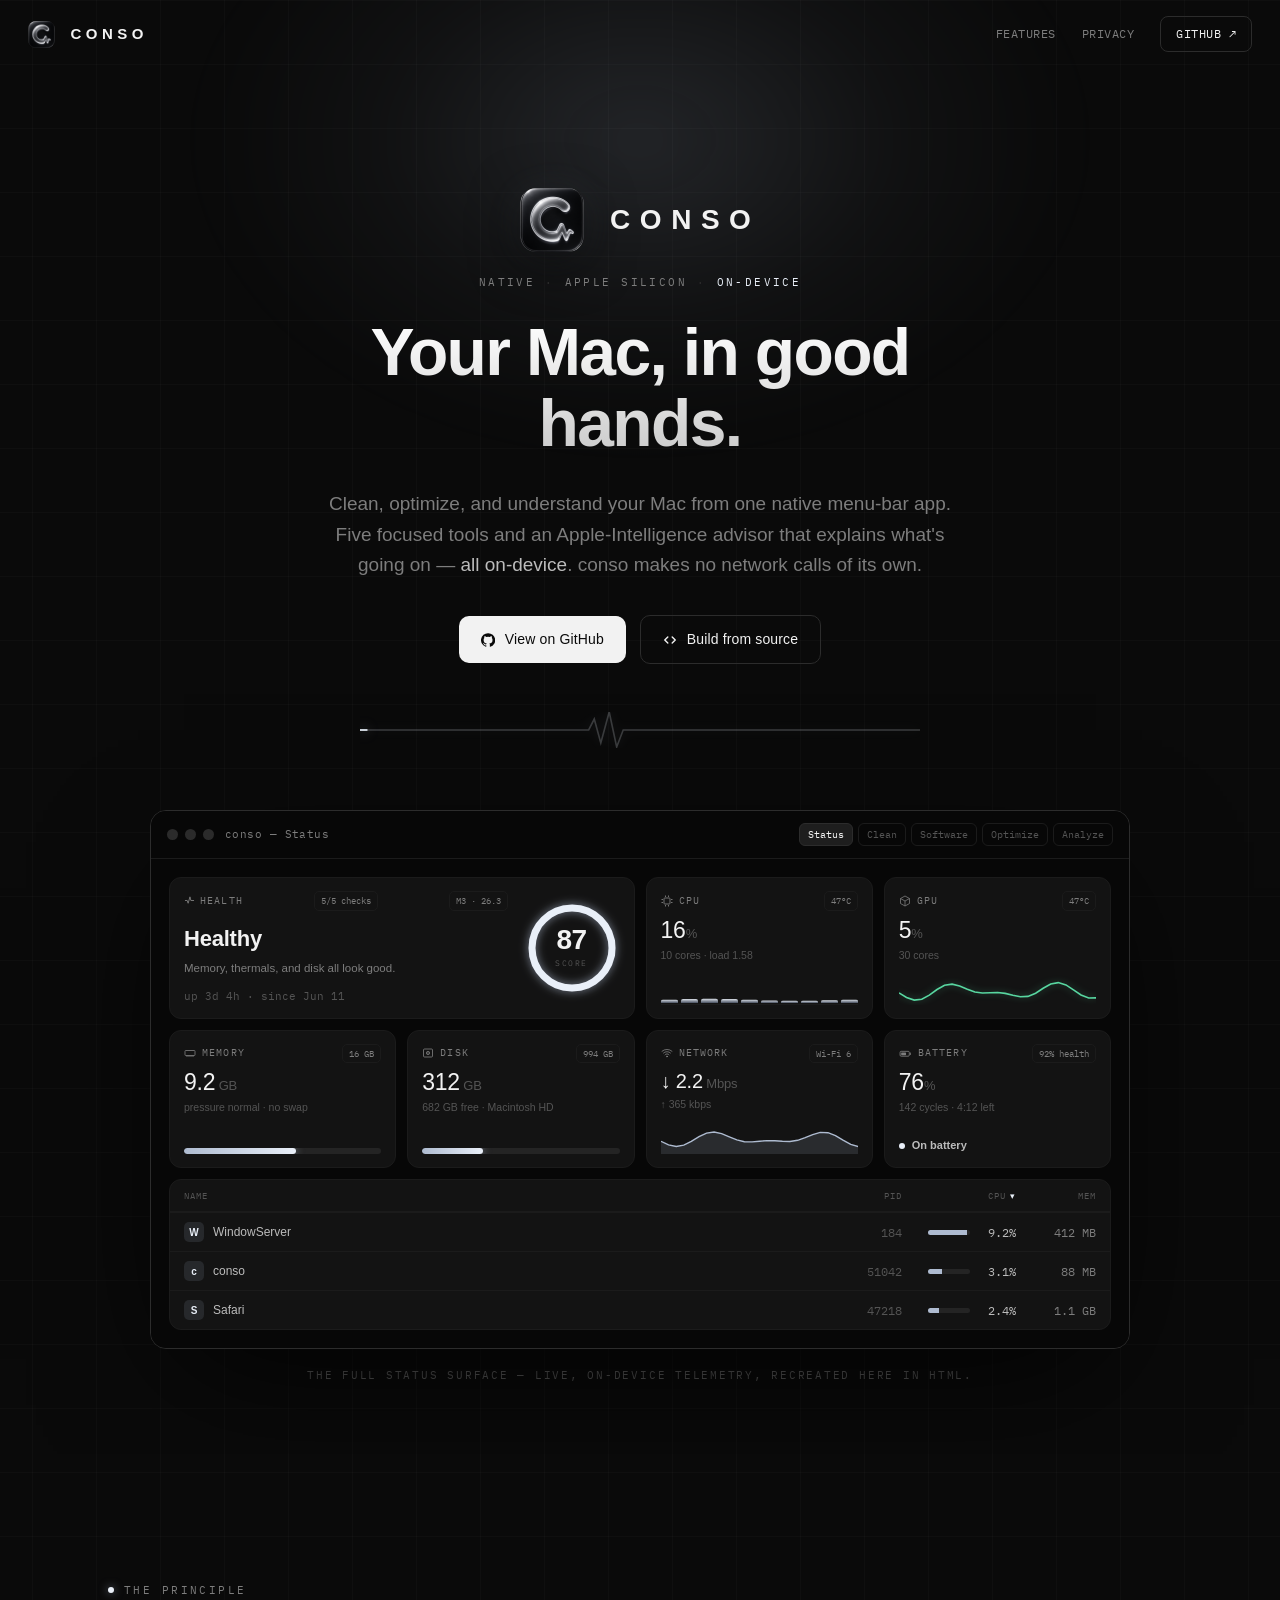
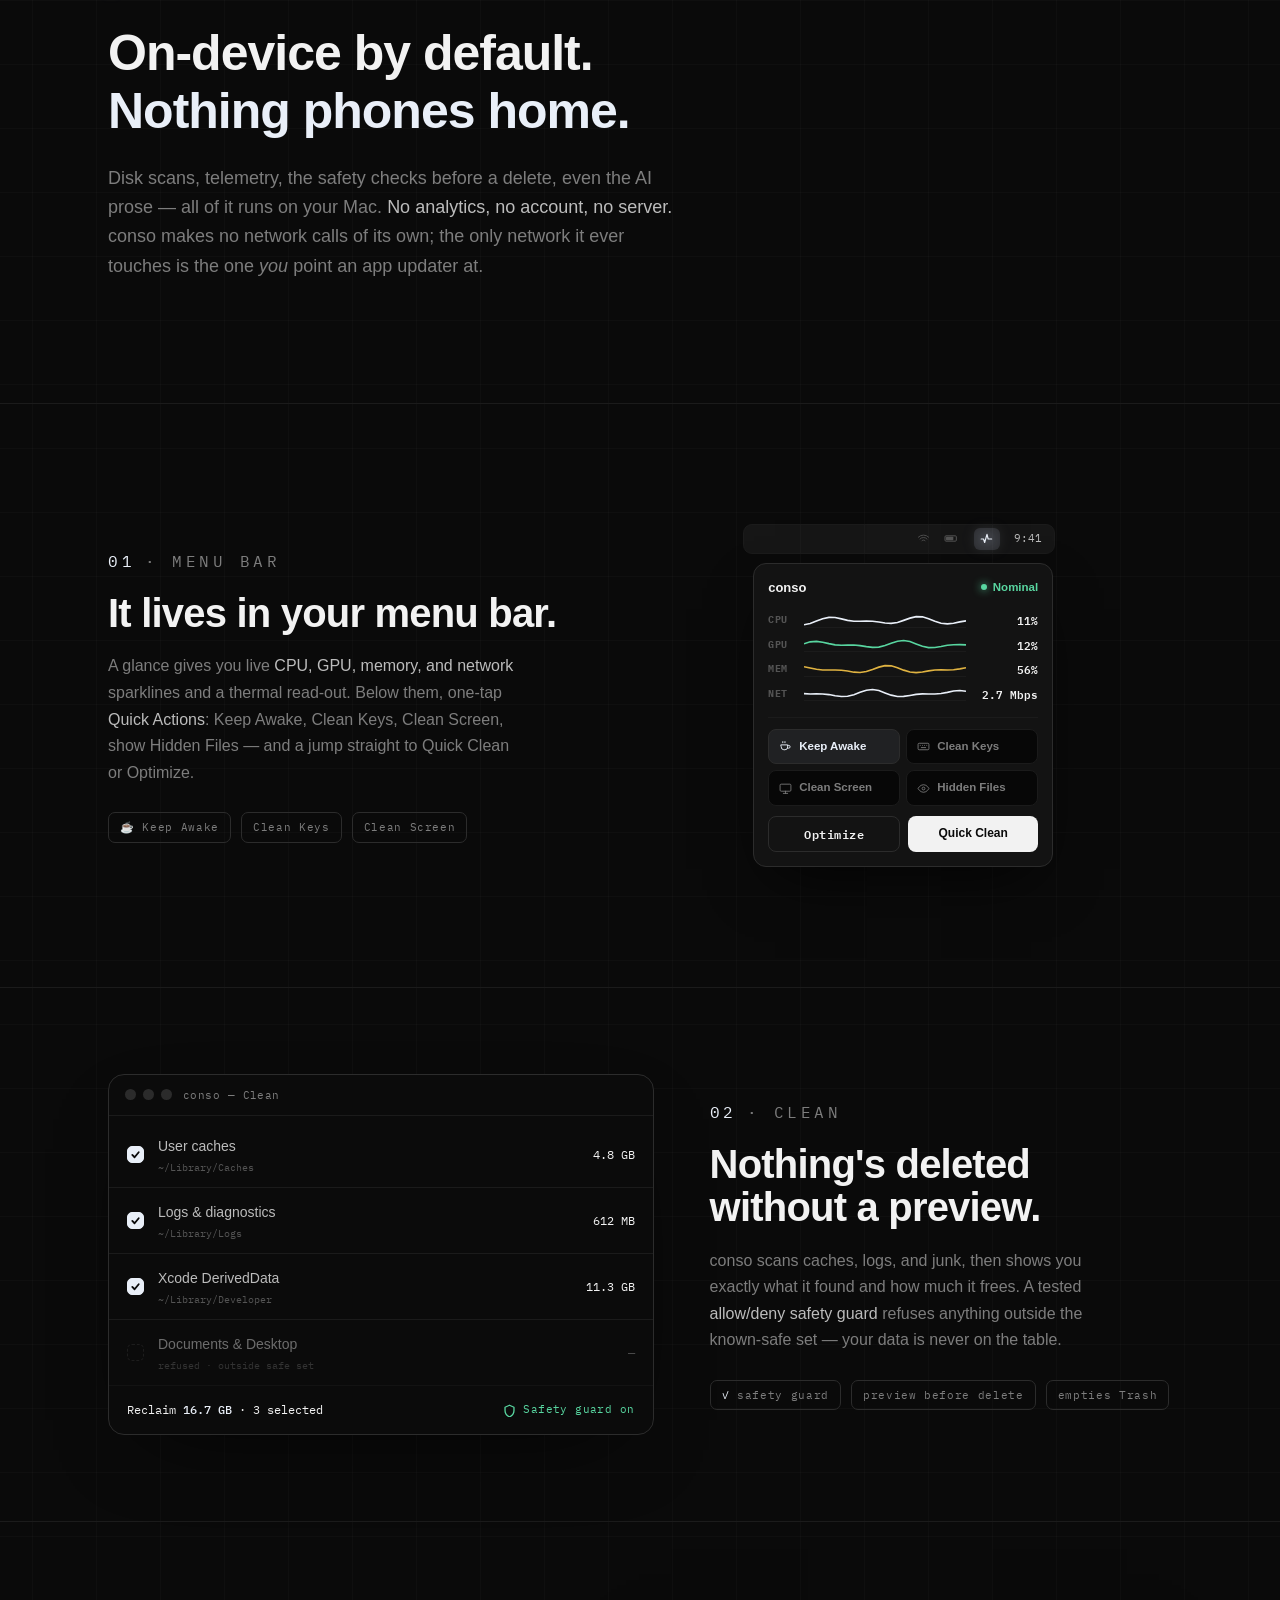
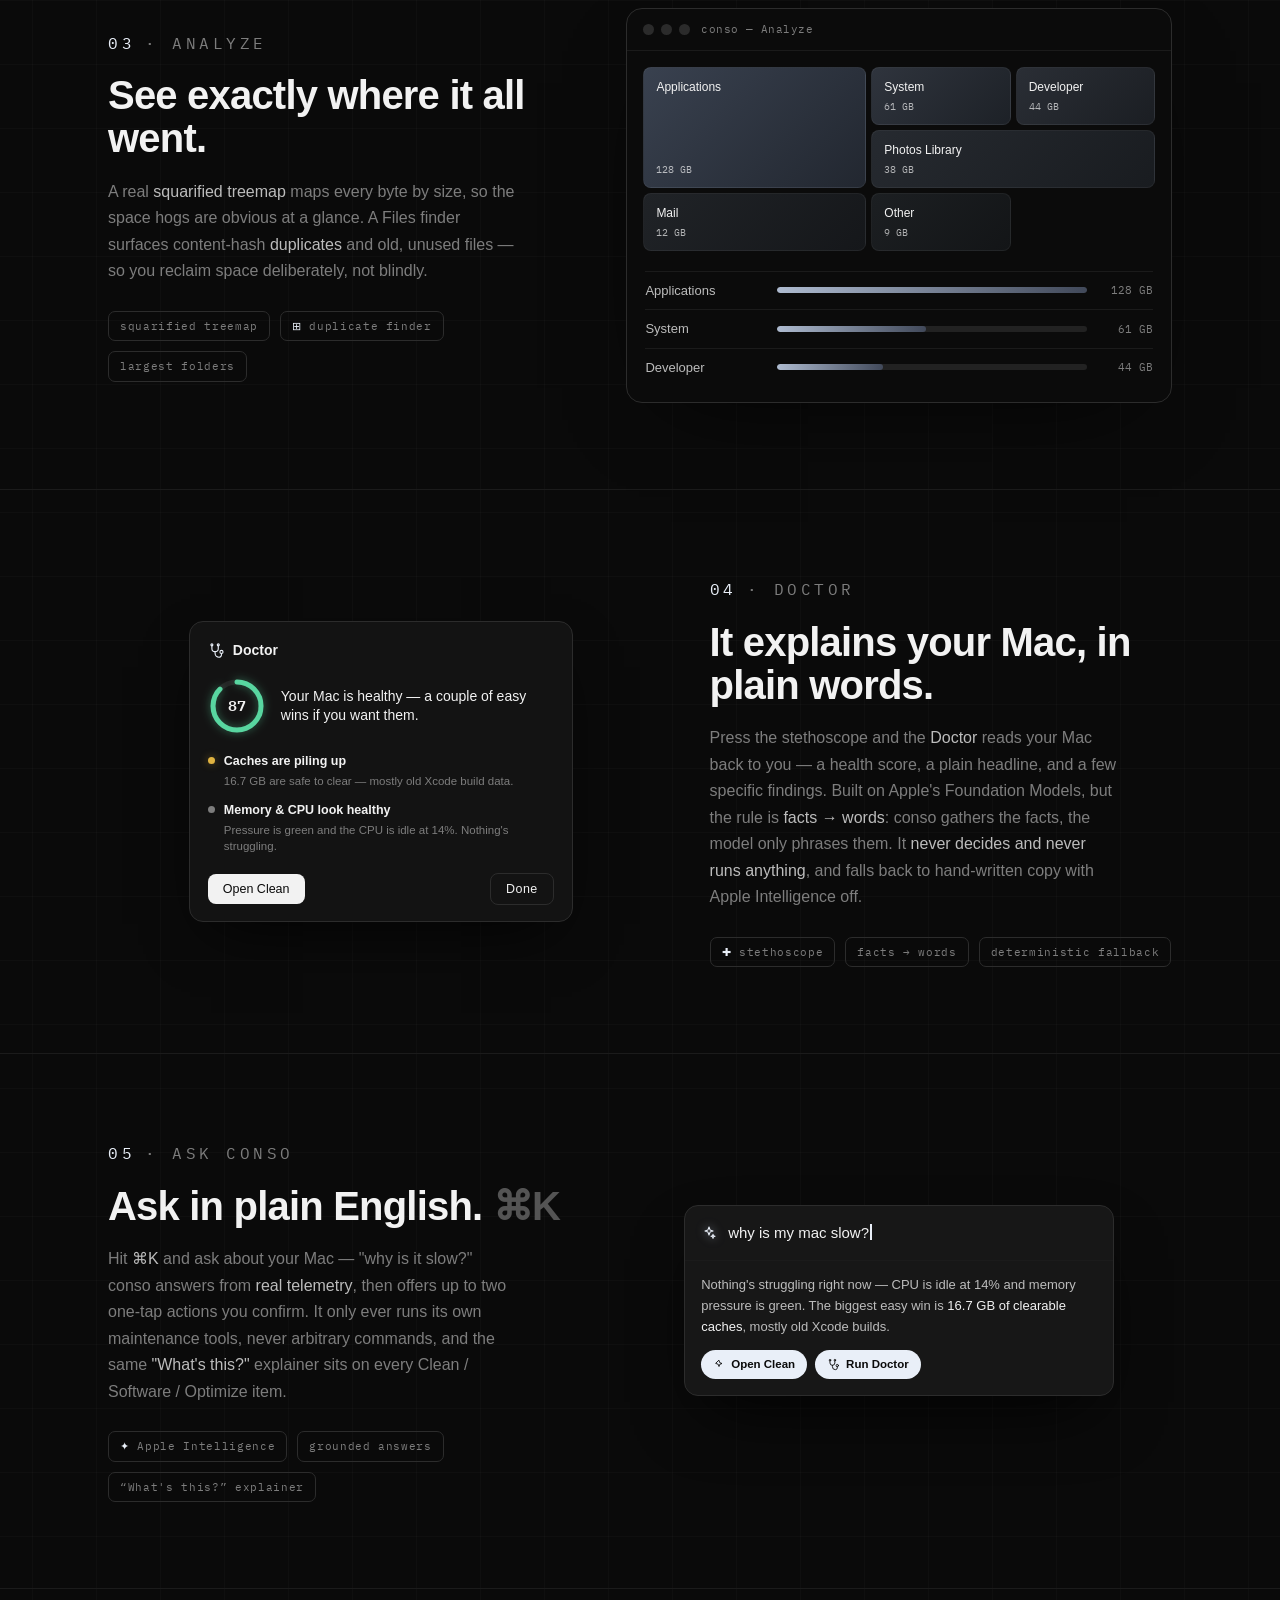
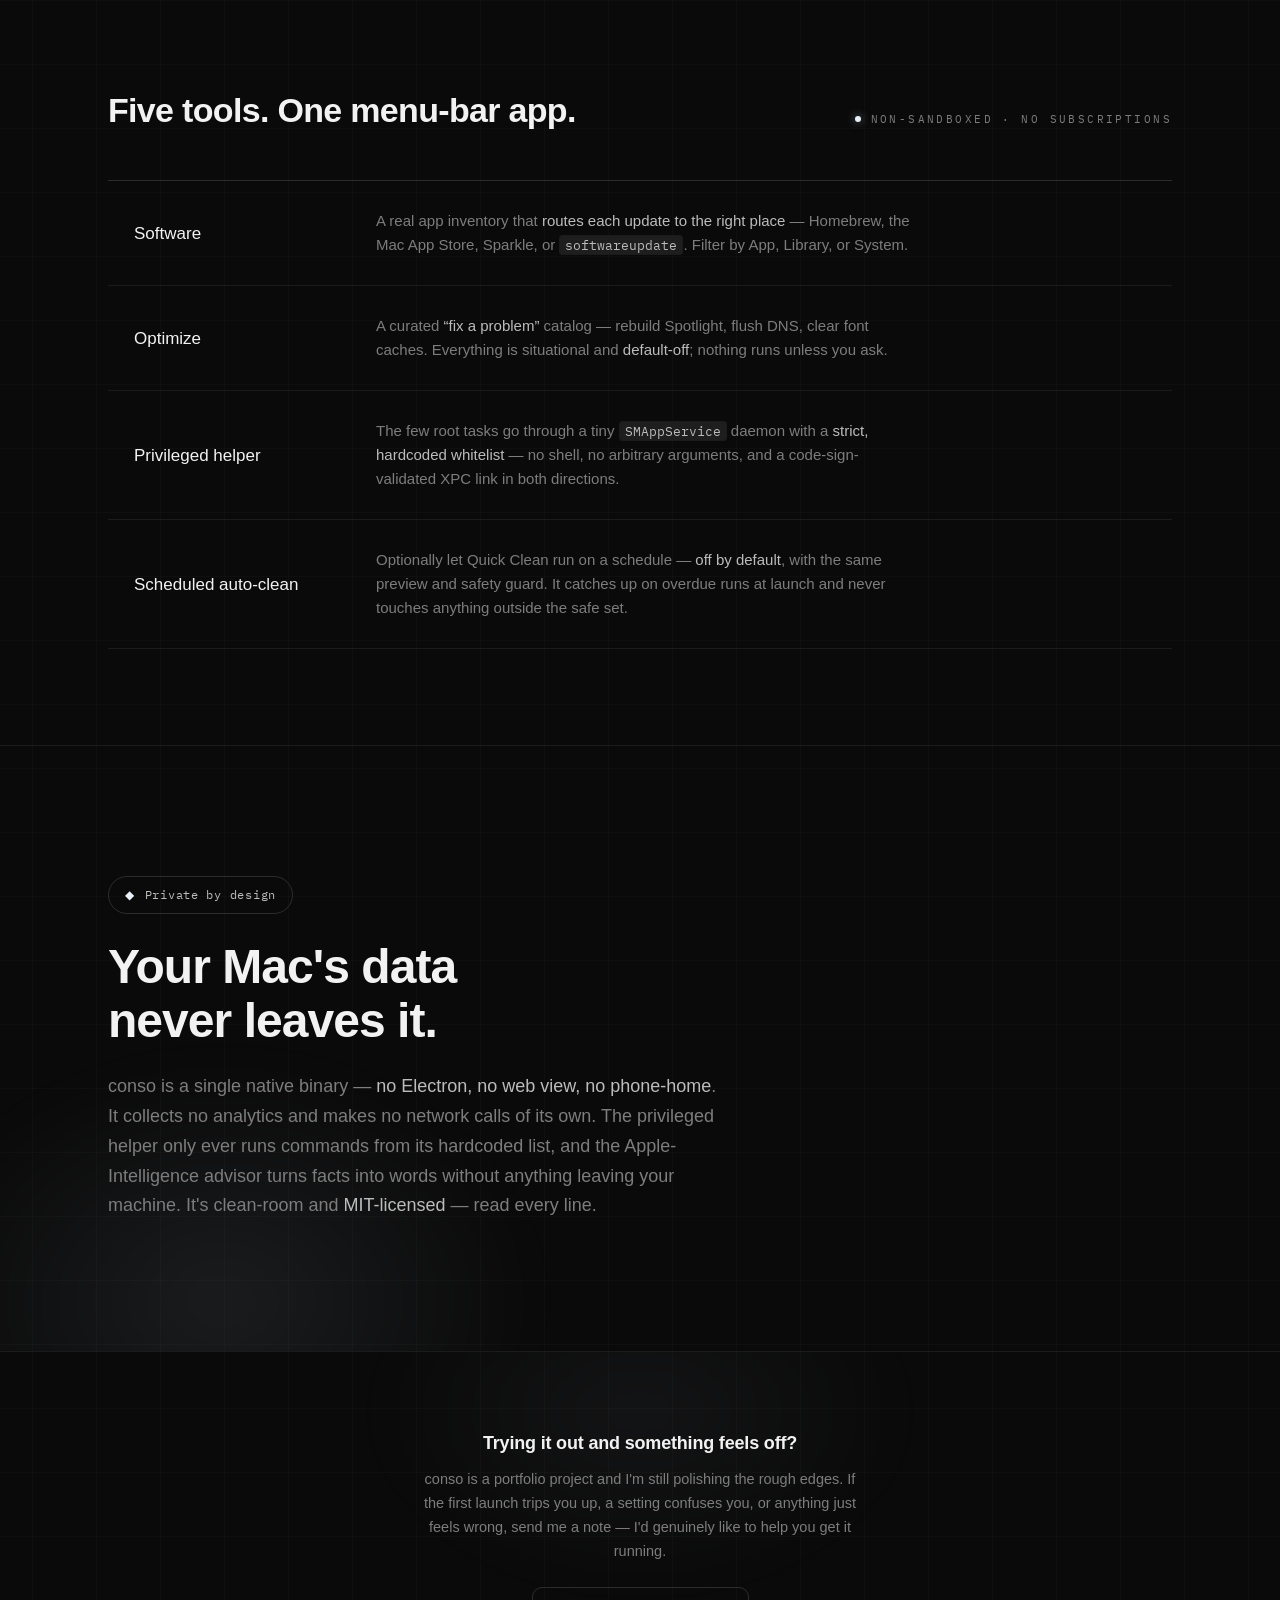
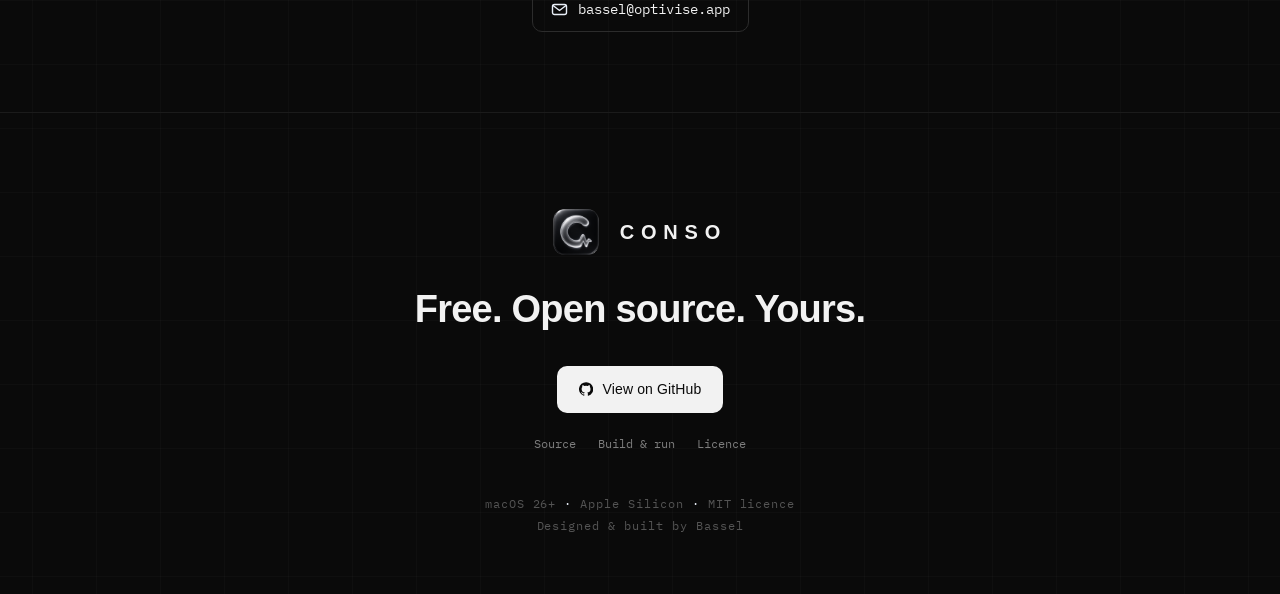
==== landing/index.html @ d7cd72cb "conso: initial public release A native macOS maintenance app for Apple Silicon — Status, Clean, Soft" ====
<!DOCTYPE html>
<html lang="en-GB">
<head>
<meta charset="UTF-8" />
<meta name="viewport" content="width=device-width, initial-scale=1.0" />
<title>conso, a native macOS maintenance app</title>
<meta name="description" content="Clean, optimize, and analyze your Mac from one native menu-bar app. Five tools plus an on-device Apple Intelligence advisor. Everything runs on-device; conso makes no network calls of its own." />
<meta property="og:title" content="conso, a native macOS maintenance app" />
<meta property="og:description" content="Status, Clean, Software, Optimize, Analyze — one native Mac app, with an on-device advisor that explains your Mac instead of nagging it. Nothing leaves your machine." />
<meta property="og:image" content="assets/logo.png" />
<meta property="og:type" content="website" />
<link rel="icon" href="assets/logo.png" />
<link rel="preconnect" href="https://fonts.googleapis.com" />
<link rel="preconnect" href="https://fonts.gstatic.com" crossorigin />
<link href="https://fonts.googleapis.com/css2?family=IBM+Plex+Mono:wght@400;500;600&display=swap" rel="stylesheet" />
<style>
  :root {
    --bg:        #0a0a0a;
    --bg-deep:   #070707;
    --card:      #131313;
    --card-2:    #171717;
    --hover:     #1e1e1e;
    --line:      #2c2c2c;
    --line-soft: #1b1b1b;
    --fg:        #f2f2f2;
    --fg-dim:    #bcbcbc;
    --muted:     #7d7d7d;
    --muted-2:   #545454;
    /* chrome accent — the icon's cool-white glow, never a hot colour */
    --chrome:    #e9eff8;
    --chrome-d:  #aebbd0;
    --glow:      rgba(206,221,247,0.55);
    --good:      #58d6a0;
    --warm:      #e0b341;
    --sans: -apple-system, BlinkMacSystemFont, "SF Pro Display", "SF Pro Text", "Helvetica Neue", Helvetica, Arial, sans-serif;
    --mono: "IBM Plex Mono", ui-monospace, "SF Mono", Menlo, monospace;
    --maxw: 1120px;
  }

  * { box-sizing: border-box; margin: 0; padding: 0; }
  html { scroll-behavior: smooth; -webkit-font-smoothing: antialiased; text-rendering: optimizeLegibility; }
  body {
    background: var(--bg);
    color: var(--fg);
    font-family: var(--sans);
    line-height: 1.5;
    overflow-x: hidden;
    background-image:
      linear-gradient(to right, rgba(255,255,255,0.020) 1px, transparent 1px),
      linear-gradient(to bottom, rgba(255,255,255,0.020) 1px, transparent 1px);
    background-size: 64px 64px;
    background-position: center top;
  }
  ::selection { background: rgba(206,221,247,0.20); color: #fff; }
  a { color: inherit; text-decoration: none; }

  .wrap { width: 100%; max-width: var(--maxw); margin: 0 auto; padding: 0 28px; }

  /* ── mono labels ─────────────────────────────────────────── */
  .kicker {
    font-family: var(--mono); font-size: 11px; letter-spacing: 0.22em; text-transform: uppercase;
    color: var(--muted); display: inline-flex; align-items: center; gap: 10px;
  }
  .kicker .idx { color: var(--chrome); }
  .dot { width: 6px; height: 6px; border-radius: 50%; background: var(--chrome); display: inline-block; box-shadow: 0 0 10px var(--glow); flex: none; }

  /* ── nav ─────────────────────────────────────────────────── */
  nav {
    position: fixed; top: 0; left: 0; right: 0; z-index: 100;
    display: flex; align-items: center; justify-content: space-between;
    padding: 16px 28px; border-bottom: 1px solid transparent;
    transition: background .35s ease, border-color .35s ease, backdrop-filter .35s ease;
  }
  nav.scrolled {
    background: rgba(10,10,10,0.72);
    backdrop-filter: saturate(140%) blur(14px); -webkit-backdrop-filter: saturate(140%) blur(14px);
    border-bottom: 1px solid var(--line-soft);
  }
  .brand { display: flex; align-items: center; gap: 11px; }
  .brand img { width: 27px; height: 27px; border-radius: 8px; }
  .brand .word { font-size: 15px; font-weight: 600; letter-spacing: 0.3em; padding-left: 0.3em; }
  .nav-right { display: flex; align-items: center; gap: 26px; }
  .nav-link { font-family: var(--mono); font-size: 12px; letter-spacing: 0.04em; color: var(--muted); transition: color .2s; }
  .nav-link:hover { color: var(--fg); }
  .ghost {
    font-family: var(--mono); font-size: 12px; letter-spacing: 0.04em;
    border: 1px solid var(--line); color: var(--fg); padding: 8px 15px; border-radius: 8px;
    transition: border-color .2s, background .2s;
  }
  .ghost:hover { border-color: var(--muted); background: var(--hover); }

  /* ── hero ────────────────────────────────────────────────── */
  header { position: relative; padding: 188px 0 70px; text-align: center; overflow: hidden; }
  header::before {
    content: ""; position: absolute; top: -180px; left: 50%; transform: translateX(-50%);
    width: 920px; height: 640px;
    background: radial-gradient(ellipse at center, rgba(206,221,247,0.13), rgba(206,221,247,0.035) 40%, transparent 70%);
    filter: blur(22px); pointer-events: none; z-index: 0;
  }
  header .wrap { position: relative; z-index: 1; }

  .hero-mark { display: flex; justify-content: center; align-items: center; gap: 17px; margin-bottom: 22px; }
  .hero-mark img { width: 64px; height: 64px; border-radius: 15px; box-shadow: 0 10px 48px rgba(0,0,0,0.7), 0 0 36px rgba(206,221,247,0.10); }
  .hero-mark .word { font-size: 28px; font-weight: 600; letter-spacing: 0.34em; padding-left: 0.34em; }

  h1 {
    font-size: clamp(34px, 5.6vw, 66px); font-weight: 600; line-height: 1.08; letter-spacing: -0.025em;
    max-width: 17ch; margin: 0 auto 22px; padding-bottom: 0.12em;
    background: linear-gradient(180deg, #fff 0%, #c6c6c6 100%);
    -webkit-background-clip: text; background-clip: text; -webkit-text-fill-color: transparent;
  }
  .sub { font-size: clamp(15px, 1.7vw, 19px); color: var(--muted); line-height: 1.62; max-width: 60ch; margin: 0 auto 34px; }
  .sub b { color: var(--fg-dim); font-weight: 500; }

  .cta-row { display: flex; gap: 14px; justify-content: center; flex-wrap: wrap; align-items: center; }
  .btn {
    display: inline-flex; align-items: center; gap: 10px;
    font-size: 14px; font-weight: 500; letter-spacing: 0.01em;
    padding: 13px 22px; border-radius: 10px; transition: transform .18s ease, background .2s, border-color .2s, box-shadow .2s;
  }
  .btn-primary { background: var(--fg); color: #0a0a0a; }
  .btn-primary:hover { transform: translateY(-2px); box-shadow: 0 10px 30px rgba(0,0,0,0.5); }
  .btn-ghost { border: 1px solid var(--line); color: var(--fg); }
  .btn-ghost:hover { border-color: var(--muted); background: var(--hover); transform: translateY(-2px); }

  /* signature: the EKG pulse line */
  .pulseline { display: block; margin: 48px auto 0; width: min(560px, 84vw); height: 36px; opacity: .92; }
  .pulseline path { stroke: var(--chrome); stroke-width: 1.7; fill: none; filter: drop-shadow(0 0 6px var(--glow)); }
  .pulseline .ghost { opacity: 0.22; }
  .pulseline .beat { stroke-dasharray: 8 1400; stroke-dashoffset: 0; animation: trace 4.8s linear infinite; }
  @keyframes trace { to { stroke-dashoffset: -1408; } }

  /* ── framed stage / window chrome ────────────────────────── */
  .stagewrap { margin-top: 62px; }
  .stage {
    position: relative; max-width: 980px; margin: 0 auto;
    border: 1px solid var(--line); border-radius: 16px; overflow: hidden;
    background: #0b0b0b; box-shadow: 0 44px 130px -34px rgba(0,0,0,0.9);
  }
  .stage-cap {
    font-family: var(--mono); font-size: 11px; letter-spacing: 0.16em; text-transform: uppercase;
    color: var(--muted-2); text-align: center; margin-top: 18px;
  }
  .win { background: var(--bg-deep); text-align: left; }
  .titlebar { display:flex; align-items:center; gap:11px; padding:12px 16px; border-bottom:1px solid var(--line-soft); }
  .traffic { display:flex; gap:7px; }
  .traffic span { width:11px; height:11px; border-radius:50%; background:#2b2b2b; }
  .titlebar .tt { font-family:var(--mono); font-size:11px; letter-spacing:.04em; color:var(--muted); }
  .titlebar .pill { margin-left:auto; display:flex; gap:5px; }
  .titlebar .pill span { font-family:var(--mono); font-size:10px; color:var(--muted-2); border:1px solid var(--line-soft); border-radius:6px; padding:3px 8px; }
  .titlebar .pill span.on { color:var(--fg); border-color:var(--line); background:var(--hover); }

  /* ── status — recreated from StatusView (hero + 6 cards + process table) ── */
  .status-body { padding:18px; }
  .sgrid { display:grid; grid-template-columns: repeat(4, 1fr); gap:11px; }
  .scard { border:1px solid var(--line-soft); border-radius:12px; background:var(--card); padding:13px 14px; display:flex; flex-direction:column; }
  .sct { display:flex; align-items:center; gap:6px; margin-bottom:8px; }
  .sct .k { font-family:var(--mono); font-size:9.5px; letter-spacing:.12em; color:var(--muted); text-transform:uppercase; }
  .sct .ico { color:var(--muted); flex:none; }
  .badge { margin-left:auto; font-family:var(--mono); font-size:9px; color:var(--muted); border:1px solid var(--line-soft); border-radius:5px; padding:2px 6px; }
  .badge.warm { color:var(--warm); border-color:rgba(224,179,65,.3); }
  .sval { font-size:23px; font-weight:500; letter-spacing:-0.01em; line-height:1; color:var(--fg); }
  .sval small { font-size:13px; color:var(--muted-2); font-weight:400; }
  .ssub { font-size:10.5px; color:var(--muted-2); margin-top:6px; }
  .schart { margin-top:auto; padding-top:11px; }

  /* health hero card (spans 2) */
  .s-hero { grid-column: span 2; display:flex; flex-direction:row; align-items:center; gap:16px; }
  .s-hero .hleft { flex:1; min-width:0; }
  .s-hero .hbadges { display:flex; align-items:center; gap:6px; }
  .s-hero .hbadges .k { font-family:var(--mono); font-size:9.5px; letter-spacing:.12em; color:var(--muted); text-transform:uppercase; display:flex; align-items:center; gap:5px; }
  .s-hero .hgrade { font-size:22px; font-weight:600; letter-spacing:-0.01em; margin-top:11px; }
  .s-hero .hsum { font-size:11.5px; color:var(--muted); margin-top:5px; line-height:1.4; }
  .s-hero .hup { font-family:var(--mono); font-size:10.5px; color:var(--muted-2); margin-top:13px; }
  .hring { position:relative; width:96px; height:96px; flex:none; }
  .hring svg { transform:rotate(-90deg); overflow:visible; }
  .hring .trk { stroke:#242424; }
  .hring .vl { stroke:var(--chrome); stroke-linecap:round; filter:drop-shadow(0 0 5px var(--glow)); stroke-dasharray:427; stroke-dashoffset:427; animation:fillring 1.6s cubic-bezier(.2,.7,.2,1) .3s forwards; }
  @keyframes fillring { to { stroke-dashoffset:56; } }
  .hring .ctr { position:absolute; inset:0; display:flex; flex-direction:column; align-items:center; justify-content:center; }
  .hring .ctr .n { font-size:28px; font-weight:600; letter-spacing:-0.02em; line-height:1; }
  .hring .ctr .l { font-family:var(--mono); font-size:8px; letter-spacing:.18em; color:var(--muted-2); margin-top:3px; }

  /* charts shared */
  .bars { display:flex; align-items:flex-end; gap:3px; height:30px; border-bottom:1px solid var(--line-soft); padding-bottom:1px; }
  .bars i { flex:1; min-height:5px; background:linear-gradient(180deg,var(--chrome),#4a5364); border-radius:2px 2px 0 0; opacity:.92; transform-origin:bottom; animation:bar 2.6s ease-in-out infinite; }
  @keyframes bar { 0%,100%{ transform:scaleY(.5);} 50%{ transform:scaleY(1);} }
  .meter { height:6px; border-radius:3px; background:#242424; overflow:hidden; }
  .meter i { display:block; height:100%; border-radius:3px; background:linear-gradient(90deg,var(--chrome-d),var(--chrome)); box-shadow:0 0 8px var(--glow); }
  .meter.warm i { background:linear-gradient(90deg,#9a7a2a,var(--warm)); box-shadow:0 0 8px rgba(224,179,65,.4); }
  .spark { display:block; width:100%; height:30px; }
  .spark polyline { fill:none; stroke-width:1.6; vector-effect:non-scaling-stroke; }
  .area2 { display:block; width:100%; height:30px; }
  .area2 path.fill { stroke:none; }
  .area2 path.ln { fill:none; stroke:var(--chrome-d); stroke-width:1.4; vector-effect:non-scaling-stroke; }
  .bstate { display:flex; align-items:center; gap:7px; font-size:11px; font-weight:600; color:var(--fg-dim); }
  .bstate i { width:6px; height:6px; border-radius:50%; background:var(--chrome); flex:none; }

  /* process table */
  .ptable { margin-top:11px; border:1px solid var(--line-soft); border-radius:12px; background:var(--card); overflow:hidden; }
  .phead, .prow { display:grid; grid-template-columns: 1fr 64px 104px 70px; gap:10px; align-items:center; padding:9px 14px; }
  .phead { font-family:var(--mono); font-size:9px; letter-spacing:.1em; color:var(--muted-2); border-bottom:1px solid var(--line-soft); }
  .phead .r { text-align:right; }
  .phead .cpu { display:flex; align-items:center; justify-content:flex-end; gap:4px; }
  .phead .cpu .cv { color:var(--chrome); }
  .prow { border-top:1px solid var(--line-soft); font-size:12px; }
  .prow:first-of-type { border-top:0; }
  .prow .pn { display:flex; align-items:center; gap:9px; color:var(--fg-dim); min-width:0; }
  .prow .pn .ic { width:20px; height:20px; border-radius:5px; background:rgba(174,187,208,.12); color:var(--chrome); display:flex; align-items:center; justify-content:center; font-size:10px; font-weight:700; flex:none; }
  .prow .pn .nm { overflow:hidden; text-overflow:ellipsis; white-space:nowrap; }
  .prow .pid { font-family:var(--mono); color:var(--muted-2); text-align:right; font-size:11.5px; }
  .prow .pcpu { display:flex; align-items:center; gap:8px; justify-content:flex-end; }
  .prow .pcpu .cb { width:42px; height:5px; border-radius:3px; background:#242424; overflow:hidden; flex:none; }
  .prow .pcpu .cb i { display:block; height:100%; background:var(--chrome-d); }
  .prow .pcpu .cv { font-family:var(--mono); color:var(--fg-dim); min-width:38px; text-align:right; font-size:11.5px; }
  .prow .pmem { font-family:var(--mono); color:var(--muted); text-align:right; font-size:11.5px; }

  /* ── statement bands ─────────────────────────────────────── */
  .band { padding: 122px 0; }
  .statement { font-size: clamp(26px, 4.2vw, 50px); font-weight: 600; line-height: 1.16; letter-spacing: -0.02em; max-width: 20ch; }
  .statement .c { color: var(--chrome); }
  .statement-sub { color: var(--muted); font-size: clamp(15px,1.6vw,18px); max-width: 58ch; margin-top: 24px; line-height: 1.62; }
  .statement-sub b { color: var(--fg-dim); font-weight:500; }

  /* ── showcase sections ───────────────────────────────────── */
  .show { padding: 86px 0; border-top: 1px solid var(--line-soft); }
  .show-grid { display: grid; grid-template-columns: 1fr 1.18fr; gap: 56px; align-items: center; }
  .show.flip .show-grid { grid-template-columns: 1.18fr 1fr; }
  .show.flip .show-copy { order: 2; }
  .show-copy h2 { font-size: clamp(26px, 3.4vw, 40px); font-weight: 600; line-height: 1.08; letter-spacing: -0.02em; margin: 18px 0 18px; }
  .show-copy p { color: var(--muted); font-size: 16px; line-height: 1.66; max-width: 46ch; }
  .show-copy p b { color: var(--fg-dim); font-weight: 500; }
  .meta-row { margin-top: 26px; display: flex; flex-wrap: wrap; gap: 10px; }
  .chip { font-family: var(--mono); font-size: 11px; letter-spacing: 0.06em; color: var(--muted); padding: 6px 11px; border: 1px solid var(--line); border-radius: 7px; }
  .chip .c { color: var(--chrome); }

  /* ── recreated app UI — crisp live HTML, not screenshots ── */
  .mock { position: relative; border: 1px solid var(--line); border-radius: 16px; background: #0b0b0b; box-shadow: 0 30px 90px -45px rgba(0,0,0,0.9); overflow: hidden; }
  /* bare = no surrounding box; the inner panel floats on the section (used by Doctor / Ask / menu-bar) */
  .mock.bare { border: none; background: transparent; box-shadow: none; overflow: visible; }

  /* menu-bar HUD — a floating dropdown from the menu bar */
  .hud-mock { padding:34px 26px; }
  .hud-stack { width:312px; margin:0 auto; }
  .menubar { display:flex; align-items:center; justify-content:flex-end; gap:14px; height:30px; padding:0 12px; background:rgba(255,255,255,0.05); border:1px solid var(--line-soft); border-radius:9px; color:var(--muted-2); }
  .menubar svg { flex:none; }
  .menubar .ecg { display:flex; align-items:center; color:var(--chrome); filter:drop-shadow(0 0 6px var(--glow)); padding:4px 6px; border-radius:6px; background:rgba(174,187,208,.14); }
  .menubar .clock { font-family:var(--mono); font-size:10.5px; color:var(--fg-dim); }
  .hud-drop { display:flex; justify-content:flex-end; padding:9px 2px 0; }
  .hud { width:300px; background:var(--card); border:1px solid var(--line); border-radius:13px; padding:14px; box-shadow:0 24px 60px -22px rgba(0,0,0,.85); }
  .hud .hudtop { display:flex; align-items:center; justify-content:space-between; margin-bottom:11px; }
  .hud .hudtop .nm { font-size:13px; font-weight:600; }
  .hud .hudtop .st { display:flex; align-items:center; gap:6px; font-size:11.5px; font-weight:600; color:var(--good); }
  .hud .hudtop .st i { width:6px; height:6px; border-radius:50%; background:var(--good); box-shadow:0 0 8px var(--good); }
  .hud .srow { display:flex; align-items:center; gap:10px; padding:4px 0; }
  .hud .srow .sk { font-family:var(--mono); font-size:9.5px; font-weight:700; letter-spacing:.04em; color:var(--muted-2); width:26px; }
  .hud .srow .sl { flex:1; height:15px; border-bottom:1px solid var(--line-soft); }
  .hud .srow .sv { font-family:var(--mono); font-size:11px; font-weight:600; color:var(--fg); width:62px; text-align:right; }
  .hud .huddiv { height:1px; background:var(--line-soft); margin:11px 0; }
  .hud .qgrid { display:grid; grid-template-columns:1fr 1fr; gap:6px; }
  .hud .qa { display:flex; align-items:center; gap:7px; padding:8px 10px; border-radius:8px; border:1px solid var(--line-soft); background:var(--bg-deep); font-size:11.5px; font-weight:600; color:var(--muted); }
  .hud .qa svg { color:var(--muted); flex:none; }
  .hud .qa.on { color:var(--chrome); border-color:var(--line); background:rgba(174,187,208,.08); }
  .hud .qa.on svg { color:var(--chrome); }
  .hud .hudbtns { display:flex; gap:8px; margin-top:10px; }
  .hud .hb { flex:1; text-align:center; font-size:12px; font-weight:600; padding:8px; border-radius:8px; }
  .hud .hb.ghost { border:1px solid var(--line); color:var(--fg); }
  .hud .hb.solid { background:var(--fg); color:#0a0a0a; }

  /* clean — category list with safety guard */
  .clean-body { padding: 6px 0 0; }
  .crow { display:flex; align-items:center; gap:14px; padding:12px 18px; border-bottom:1px solid var(--line-soft); }
  .crow .cbx { width:17px; height:17px; border-radius:5px; border:1px solid var(--line); flex:none; display:flex; align-items:center; justify-content:center; }
  .crow.on .cbx { background:var(--chrome); border-color:var(--chrome); }
  .crow.on .cbx svg { stroke:#0a0a0a; }
  .crow .cname { font-size:14px; color:var(--fg-dim); }
  .crow .cpath { font-family:var(--mono); font-size:10px; color:var(--muted-2); margin-top:2px; }
  .crow .csz { margin-left:auto; font-family:var(--mono); font-size:12px; color:var(--fg); }
  .crow.locked { opacity:.55; }
  .crow.locked .csz { color:var(--muted); }
  .clean-foot { display:flex; align-items:center; justify-content:space-between; gap:12px; padding:15px 18px; }
  .clean-foot .tot { font-family:var(--mono); font-size:12px; color:var(--fg); }
  .clean-foot .tot b { color:var(--chrome); font-weight:500; }
  .clean-foot .safe { font-family:var(--mono); font-size:10.5px; letter-spacing:.04em; color:var(--good); display:flex; align-items:center; gap:7px; }
  .clean-foot .safe svg { stroke:var(--good); flex:none; }

  /* analyze — squarified treemap */
  .tm { display:grid; grid-template-columns: 1.6fr 1fr 1fr; grid-template-rows: repeat(3, 58px); gap:5px; padding:16px; }
  .tile { border-radius:8px; padding:10px 12px; display:flex; flex-direction:column; justify-content:space-between; border:1px solid rgba(255,255,255,0.05); overflow:hidden; }
  .tile .tn { font-size:12px; font-weight:500; color:var(--fg); }
  .tile .tv { font-family:var(--mono); font-size:10px; color:rgba(255,255,255,0.66); }
  .t1 { grid-row: span 2; background:linear-gradient(135deg,#39414f,#222730); }
  .t2 { background:linear-gradient(135deg,#2f343d,#1d2127); }
  .t3 { background:linear-gradient(135deg,#2a2e35,#1b1e23); }
  .t4 { grid-column: span 2; background:linear-gradient(135deg,#262a30,#191c20); }
  .t5 { background:linear-gradient(135deg,#202327,#15171a); }
  .t6 { background:linear-gradient(135deg,#1c1f22,#131517); }
  .folders { padding: 4px 18px 16px; }
  .frow { display:flex; align-items:center; gap:12px; padding:9px 0; border-top:1px solid var(--line-soft); }
  .frow .fn { font-size:13px; color:var(--fg-dim); min-width:120px; }
  .frow .fbar { flex:1; height:6px; border-radius:3px; background:#222; overflow:hidden; }
  .frow .fbar i { display:block; height:100%; background:linear-gradient(90deg,var(--chrome-d),#41495a); border-radius:3px; }
  .frow .fv { font-family:var(--mono); font-size:11px; color:var(--muted); min-width:54px; text-align:right; }

  /* doctor — recreated from DoctorView (stethoscope · ring + headline · findings · actions) */
  .doc-mock { display:flex; align-items:center; justify-content:center; padding:30px; min-height:300px; }
  .doctor { width:100%; max-width:384px; background:var(--card); border:1px solid var(--line); border-radius:14px; padding:18px 18px 16px; box-shadow:0 24px 60px -22px rgba(0,0,0,.85); }
  .doctor .dhead { display:flex; align-items:center; gap:8px; margin-bottom:16px; }
  .doctor .dhead svg { color:var(--chrome); flex:none; }
  .doctor .dhead span { font-size:14px; font-weight:600; color:var(--fg); }
  .dtop { display:flex; align-items:center; gap:15px; margin-bottom:17px; }
  .dring { position:relative; width:58px; height:58px; flex:none; }
  .dring svg { transform:rotate(-90deg); overflow:visible; }
  .dring .trk { stroke:#242424; }
  .dring .vl { stroke:var(--good); stroke-linecap:round; stroke-dasharray:151; stroke-dashoffset:20; filter:drop-shadow(0 0 4px rgba(88,214,160,.45)); }
  .dring .n { position:absolute; inset:0; display:flex; align-items:center; justify-content:center; font-family:var(--mono); font-size:15px; font-weight:600; color:var(--fg); }
  .dheadline { font-size:14px; font-weight:500; line-height:1.42; color:var(--fg); }
  .dfindings { display:flex; flex-direction:column; gap:11px; margin-bottom:18px; }
  .dfind { display:flex; align-items:flex-start; gap:9px; }
  .dfind i { width:7px; height:7px; border-radius:50%; flex:none; margin-top:5px; }
  .dfind i.info { background:var(--muted); }
  .dfind i.warn { background:var(--warm); box-shadow:0 0 8px rgba(224,179,65,.45); }
  .dfind .ft { font-size:12.5px; font-weight:600; color:var(--fg); }
  .dfind .fd { font-size:11.5px; color:var(--muted); line-height:1.46; margin-top:2px; }
  .dbtns { display:flex; align-items:center; gap:10px; }
  .dbtn { font-family:inherit; font-size:12.5px; font-weight:500; padding:8px 15px; border-radius:8px; background:transparent; border:none; -webkit-appearance:none; appearance:none; cursor:default; }
  .dbtn.primary { background:var(--fg); color:#0a0a0a; }
  .dbtn.ghost { background:transparent; border:1px solid var(--line); color:var(--fg); margin-left:auto; }

  /* ask conso — recreated from CommandBarView (⌘K spotlight + grounded answer) */
  .ask-mock { display:flex; align-items:flex-start; justify-content:center; padding:34px 24px 40px; min-height:300px; }
  .ask { width:100%; max-width:430px; background:var(--card-2); border:1px solid var(--line); border-radius:14px; box-shadow:0 30px 70px -24px rgba(0,0,0,.9); overflow:hidden; }
  .ask .afield { display:flex; align-items:center; gap:11px; padding:0 16px; height:54px; }
  .ask .afield svg { color:var(--chrome); flex:none; filter:drop-shadow(0 0 5px var(--glow)); }
  .ask .afield .q { font-size:15px; color:var(--fg); }
  .ask .afield .cur { display:inline-block; width:2px; height:1.05em; background:var(--chrome); margin-left:1px; vertical-align:-2px; animation:blink 1.1s step-end infinite; }
  .ask .adiv { height:1px; background:var(--line-soft); }
  .ask .abody { padding:14px 16px 16px; }
  .ask .ans { font-size:13px; color:var(--fg-dim); line-height:1.58; }
  .ask .acts { display:flex; flex-wrap:wrap; gap:8px; margin-top:13px; }
  .ask .cap { display:inline-flex; align-items:center; gap:6px; font-size:11.5px; font-weight:600; color:#0a0a0a; background:var(--chrome); border-radius:999px; padding:6px 12px; }
  .ask .cap svg { flex:none; stroke:#0a0a0a; }
  @keyframes blink { 0%,100%{opacity:1} 50%{opacity:0} }

  /* ── hairline feature list ───────────────────────────────── */
  .more { padding: 96px 0; border-top: 1px solid var(--line-soft); }
  .more-head { display: flex; align-items: baseline; justify-content: space-between; gap: 24px; margin-bottom: 44px; flex-wrap: wrap; }
  .more-head h2 { font-size: clamp(24px,3vw,34px); font-weight: 600; letter-spacing: -0.02em; }
  .rows { border-top: 1px solid var(--line); }
  .row { display: grid; grid-template-columns: 220px 1fr; gap: 40px; padding: 28px 8px; border-bottom: 1px solid var(--line-soft); transition: background .25s ease, padding-left .25s ease; }
  .row:hover { background: var(--hover); padding-left: 16px; }
  .row .r-name { display: flex; align-items: center; gap: 12px; font-size: 17px; font-weight: 500; }
  .row .r-name .dot { opacity: 0; transition: opacity .25s; }
  .row:hover .r-name .dot { opacity: 1; }
  .row .r-desc { color: var(--muted); font-size: 15px; line-height: 1.6; max-width: 64ch; }
  .row .r-desc b { color: var(--fg-dim); font-weight: 500; }
  .row .r-desc code { font-family: var(--mono); font-size: 12.5px; color: var(--fg-dim); background: var(--hover); border:1px solid var(--line-soft); border-radius:4px; padding:1px 5px; }

  /* ── privacy band ────────────────────────────────────────── */
  .privacy { position: relative; padding: 130px 0; border-top: 1px solid var(--line-soft); overflow: hidden; }
  .privacy::before { content:""; position:absolute; left:-10%; bottom:-220px; width:700px; height:540px; background: radial-gradient(ellipse at center, rgba(206,221,247,0.085), transparent 66%); filter: blur(22px); pointer-events:none; }
  .privacy .wrap { position: relative; z-index: 1; }
  .privacy .flag { font-family: var(--mono); font-size: 12px; letter-spacing: 0.06em; color: var(--fg-dim); display: inline-flex; align-items: center; gap: 10px; margin-bottom: 26px; border: 1px solid var(--line); border-radius: 999px; padding: 9px 16px; }
  .privacy .flag .d { color: var(--chrome); }
  .privacy h2 { font-size: clamp(28px,4vw,48px); font-weight: 600; line-height: 1.12; letter-spacing: -0.02em; max-width: 18ch; }
  .privacy p { color: var(--muted); font-size: clamp(15px,1.6vw,18px); line-height: 1.66; max-width: 62ch; margin-top: 24px; }
  .privacy p b { color: var(--fg-dim); font-weight: 500; }

  /* ── contact note ────────────────────────────────────────── */
  .contact { position: relative; padding: 80px 0; border-top: 1px solid var(--line-soft); text-align: center; overflow: hidden; }
  .contact::before { content:""; position:absolute; top:-140px; left:50%; transform:translateX(-50%); width:600px; height:400px; background: radial-gradient(ellipse at center, rgba(206,221,247,0.05), transparent 66%); filter: blur(22px); pointer-events:none; }
  .contact .wrap { position: relative; z-index: 1; }
  .contact h2 { font-size: 18px; font-weight: 600; letter-spacing: -0.01em; line-height: 1.3; margin-bottom: 12px; color: var(--fg); }
  .contact p { color: var(--muted); font-size: 14.5px; line-height: 1.65; max-width: 54ch; margin: 0 auto 24px; }
  .email-btn { display: inline-flex; align-items: center; gap: 10px; font-family: var(--mono); font-size: 13.5px; color: var(--fg); border: 1px solid var(--line); border-radius: 10px; padding: 11px 18px; transition: border-color .2s, background .2s, transform .18s; }
  .email-btn svg { color: var(--chrome); flex: none; }
  .email-btn:hover { border-color: var(--muted); background: var(--hover); transform: translateY(-2px); }

  /* ── footer ──────────────────────────────────────────────── */
  footer { border-top: 1px solid var(--line-soft); padding: 96px 0 56px; text-align: center; position: relative; }
  .foot-mark { display:inline-flex; align-items:center; gap:14px; margin-bottom: 26px; }
  .foot-mark img { width: 46px; height: 46px; border-radius: 11px; }
  .foot-mark .word { font-size: 20px; font-weight: 600; letter-spacing: 0.34em; padding-left: 0.34em; }
  footer h2 { font-size: clamp(24px,3.4vw,38px); font-weight: 600; letter-spacing: -0.02em; margin-bottom: 28px; }
  .foot-meta { font-family: var(--mono); font-size: 12px; letter-spacing: 0.08em; color: var(--muted-2); margin-top: 40px; line-height: 1.9; }
  .foot-meta .c { color: var(--chrome); }
  .foot-links { display:flex; gap:22px; justify-content:center; margin-top: 22px; font-family: var(--mono); font-size: 12px; }
  .foot-links a { color: var(--muted); transition: color .2s; }
  .foot-links a:hover { color: var(--fg); }

  /* ── reveal / hero load ──────────────────────────────────── */
  .reveal { opacity: 0; transform: translateY(22px); transition: opacity .8s cubic-bezier(.2,.7,.2,1), transform .8s cubic-bezier(.2,.7,.2,1); }
  .reveal.in { opacity: 1; transform: none; }
  .rise { opacity: 0; transform: translateY(16px); animation: rise .9s cubic-bezier(.2,.7,.2,1) forwards; }
  @keyframes rise { to { opacity: 1; transform: none; } }
  .d1{animation-delay:.05s}.d2{animation-delay:.16s}.d3{animation-delay:.27s}.d4{animation-delay:.38s}.d5{animation-delay:.5s}.d6{animation-delay:.66s}

  @media (max-width: 920px) {
    .sgrid { grid-template-columns: repeat(2, 1fr); }
    .s-hero { grid-column: span 2; }
    .phead, .prow { grid-template-columns: 1fr 70px 60px; }
    .phead .pidc, .prow .pid { display:none; }
  }
  @media (max-width: 860px) {
    .show-grid, .show.flip .show-grid { grid-template-columns: 1fr; gap: 30px; }
    .show.flip .show-copy { order: 0; }
    .row { grid-template-columns: 1fr; gap: 8px; }
    .row .r-desc { max-width: none; }
    header { padding-top: 140px; }
    .band { padding: 84px 0; }
  }
  @media (prefers-reduced-motion: reduce) {
    *, .rise, .pulseline .beat, .bars i, .hring .vl { animation: none !important; transition: none !important; }
    .hring .vl { stroke-dashoffset: 56; }
    .reveal { opacity: 1; transform: none; }
    html { scroll-behavior: auto; }
  }
</style>
</head>
<body>

<nav id="nav">
  <a class="brand" href="#top">
    <img src="assets/logo.png" alt="conso logo" />
    <span class="word">CONSO</span>
  </a>
  <div class="nav-right">
    <a class="nav-link" href="#features">FEATURES</a>
    <a class="nav-link" href="#privacy">PRIVACY</a>
    <a class="ghost" href="https://github.com/bcssewl/conso">GITHUB ↗</a>
  </div>
</nav>

<header id="top">
  <div class="wrap">
    <div class="hero-mark rise d1">
      <img src="assets/logo.png" alt="conso" />
      <span class="word">CONSO</span>
    </div>
    <p class="kicker rise d2" style="display:flex; justify-content:center; margin-bottom:26px;">
      <span>NATIVE</span><span style="color:var(--line)">·</span><span>APPLE&nbsp;SILICON</span><span style="color:var(--line)">·</span><span class="idx">ON-DEVICE</span>
    </p>
    <h1 class="rise d3">Your Mac, in good hands.</h1>
    <p class="sub rise d4">
      Clean, optimize, and understand your Mac from one native menu-bar app. Five focused tools and an Apple-Intelligence advisor that explains what's going on —
      <b>all on-device</b>. conso makes no network calls of its own.
    </p>
    <div class="cta-row rise d5">
      <a class="btn btn-primary" href="https://github.com/bcssewl/conso"><svg width="14" height="14" viewBox="0 0 16 16" fill="currentColor" aria-hidden="true"><path d="M8 .2a8 8 0 0 0-2.5 15.6c.4.07.55-.17.55-.38l-.01-1.3c-2.2.48-2.67-1.06-2.67-1.06-.36-.92-.88-1.16-.88-1.16-.72-.49.06-.48.06-.48.8.06 1.22.82 1.22.82.71 1.21 1.86.86 2.31.66.07-.51.28-.86.5-1.06-1.75-.2-3.6-.88-3.6-3.9 0-.86.31-1.56.82-2.11-.08-.2-.36-1 .08-2.12 0 0 .67-.21 2.2.81a7.6 7.6 0 0 1 4 0c1.53-1.02 2.2-.81 2.2-.81.44 1.11.16 1.92.08 2.12.51.55.82 1.25.82 2.11 0 3.03-1.85 3.7-3.61 3.89.29.24.54.72.54 1.46l-.01 2.16c0 .21.15.46.55.38A8 8 0 0 0 8 .2Z"/></svg> View on GitHub</a>
      <a class="btn btn-ghost" href="https://github.com/bcssewl/conso#build--run"><svg width="14" height="14" viewBox="0 0 16 16" fill="none" stroke="currentColor" stroke-width="1.6" stroke-linecap="round" stroke-linejoin="round" aria-hidden="true"><path d="M5.5 4.5 2 8l3.5 3.5M10.5 4.5 14 8l-3.5 3.5"/></svg> Build from source</a>
    </div>

    <svg class="pulseline rise d6" viewBox="0 0 600 36" preserveAspectRatio="none" aria-hidden="true">
      <path class="ghost" d="M0 18 H236 l9 0 l6 -11 l7 24 l9 -31 l8 35 l7 -17 l6 0 H600"></path>
      <path class="beat"  d="M0 18 H236 l9 0 l6 -11 l7 24 l9 -31 l8 35 l7 -17 l6 0 H600"></path>
    </svg>
  </div>

  <div class="wrap stagewrap reveal" id="see">
    <div class="stage">
      <div class="win">
        <div class="titlebar">
          <div class="traffic"><span></span><span></span><span></span></div>
          <span class="tt">conso — Status</span>
          <div class="pill"><span class="on">Status</span><span>Clean</span><span>Software</span><span>Optimize</span><span>Analyze</span></div>
        </div>
        <div class="status-body">
          <div class="sgrid">
            <!-- health hero -->
            <div class="scard s-hero">
              <div class="hleft">
                <div class="hbadges">
                  <span class="k"><svg width="11" height="11" viewBox="0 0 24 24" fill="none" stroke="currentColor" stroke-width="2" stroke-linecap="round" stroke-linejoin="round"><path d="M3 12h4l2 6 4-14 2 8h6"/></svg> Health</span>
                  <span class="badge">5/5 checks</span>
                  <span class="badge">M3 · 26.3</span>
                </div>
                <div class="hgrade">Healthy</div>
                <div class="hsum">Memory, thermals, and disk all look good.</div>
                <div class="hup">up 3d 4h · since Jun 11</div>
              </div>
              <div class="hring">
                <svg width="96" height="96" viewBox="0 0 96 96"><circle class="trk" cx="48" cy="48" r="40" fill="none" stroke-width="7"/><circle class="vl" cx="48" cy="48" r="40" fill="none" stroke-width="7"/></svg>
                <div class="ctr"><span class="n">87</span><span class="l">SCORE</span></div>
              </div>
            </div>
            <!-- cpu -->
            <div class="scard">
              <div class="sct"><svg class="ico" width="12" height="12" viewBox="0 0 24 24" fill="none" stroke="currentColor" stroke-width="1.8"><rect x="6" y="6" width="12" height="12" rx="1.5"/><path d="M9 1v3M15 1v3M9 20v3M15 20v3M1 9h3M1 15h3M20 9h3M20 15h3"/></svg><span class="k">CPU</span><span class="badge">47°C</span></div>
              <div class="sval"><span data-n="cpu">14</span><small>%</small></div>
              <div class="ssub">10 cores · load <span data-n="load">1.84</span></div>
              <div class="schart"><div class="bars"><i style="animation-delay:0s"></i><i style="animation-delay:.2s"></i><i style="animation-delay:.4s"></i><i style="animation-delay:.1s"></i><i style="animation-delay:.5s"></i><i style="animation-delay:.3s"></i><i style="animation-delay:.6s"></i><i style="animation-delay:.15s"></i><i style="animation-delay:.45s"></i><i style="animation-delay:.25s"></i></div></div>
            </div>
            <!-- gpu -->
            <div class="scard">
              <div class="sct"><svg class="ico" width="12" height="12" viewBox="0 0 24 24" fill="none" stroke="currentColor" stroke-width="1.6"><path d="M12 2 3 7v10l9 5 9-5V7z"/><path d="M12 22V12M3 7l9 5 9-5"/></svg><span class="k">GPU</span><span class="badge">47°C</span></div>
              <div class="sval"><span data-n="gpu">8</span><small>%</small></div>
              <div class="ssub">30 cores</div>
              <div class="schart"><svg class="spark" viewBox="0 0 110 30" preserveAspectRatio="none"><polyline style="stroke:var(--good);filter:drop-shadow(0 0 3px rgba(88,214,160,.4))" points="0,24 12,20 24,25 36,15 48,21 60,11 72,18 84,9 96,16 110,13"/></svg></div>
            </div>
            <!-- memory -->
            <div class="scard">
              <div class="sct"><svg class="ico" width="12" height="12" viewBox="0 0 24 24" fill="none" stroke="currentColor" stroke-width="1.7"><rect x="2" y="7" width="20" height="10" rx="1.5"/><path d="M6 17v3M10 17v3M14 17v3M18 17v3"/></svg><span class="k">Memory</span><span class="badge">16 GB</span></div>
              <div class="sval">9.2<small> GB</small></div>
              <div class="ssub">pressure normal · no swap</div>
              <div class="schart"><div class="meter"><i style="width:57%"></i></div></div>
            </div>
            <!-- disk -->
            <div class="scard">
              <div class="sct"><svg class="ico" width="12" height="12" viewBox="0 0 24 24" fill="none" stroke="currentColor" stroke-width="1.7"><rect x="3" y="4" width="18" height="16" rx="2"/><circle cx="12" cy="12" r="3.2"/><circle cx="12" cy="12" r=".6" fill="currentColor"/></svg><span class="k">Disk</span><span class="badge">994 GB</span></div>
              <div class="sval">312<small> GB</small></div>
              <div class="ssub">682 GB free · Macintosh HD</div>
              <div class="schart"><div class="meter"><i style="width:31%"></i></div></div>
            </div>
            <!-- network -->
            <div class="scard">
              <div class="sct"><svg class="ico" width="12" height="12" viewBox="0 0 24 24" fill="none" stroke="currentColor" stroke-width="1.7" stroke-linecap="round"><path d="M2 8.5a15 15 0 0 1 20 0M5 12a10 10 0 0 1 14 0M8 15.5a5 5 0 0 1 8 0"/><circle cx="12" cy="19" r="1" fill="currentColor"/></svg><span class="k">Network</span><span class="badge">Wi-Fi 6</span></div>
              <div class="sval" style="font-size:20px">↓ <span data-n="net">2.4</span><small> Mbps</small></div>
              <div class="ssub">↑ <span data-n="netup">340</span> kbps</div>
              <div class="schart"><svg class="area2" viewBox="0 0 110 30" preserveAspectRatio="none"><path class="fill" fill="rgba(174,187,208,0.14)" d="M0,26 L12,22 24,24 36,16 48,20 60,11 72,17 84,9 96,15 110,12 L110,30 L0,30 Z"/><path class="ln" d="M0,26 L12,22 24,24 36,16 48,20 60,11 72,17 84,9 96,15 110,12"/></svg></div>
            </div>
            <!-- battery -->
            <div class="scard">
              <div class="sct"><svg class="ico" width="13" height="13" viewBox="0 0 24 24" fill="none" stroke="currentColor" stroke-width="1.6"><rect x="2" y="8" width="17" height="9" rx="2"/><path d="M21 11v3" stroke-linecap="round"/><rect x="4" y="10" width="9" height="5" rx="1" fill="currentColor" stroke="none"/></svg><span class="k">Battery</span><span class="badge">92% health</span></div>
              <div class="sval">76<small>%</small></div>
              <div class="ssub">142 cycles · 4:12 left</div>
              <div class="schart"><div class="bstate"><i></i> On battery</div></div>
            </div>
          </div>

          <div class="ptable">
            <div class="phead"><span>NAME</span><span class="r pidc">PID</span><span class="cpu">CPU <span class="cv">▾</span></span><span class="r">MEM</span></div>
            <div class="prow"><div class="pn"><span class="ic">W</span><span class="nm">WindowServer</span></div><span class="pid">184</span><span class="pcpu"><span class="cb"><i style="width:92%"></i></span><span class="cv">9.2%</span></span><span class="pmem">412 MB</span></div>
            <div class="prow"><div class="pn"><span class="ic">c</span><span class="nm">conso</span></div><span class="pid">51042</span><span class="pcpu"><span class="cb"><i style="width:34%"></i></span><span class="cv">3.1%</span></span><span class="pmem">88 MB</span></div>
            <div class="prow"><div class="pn"><span class="ic">S</span><span class="nm">Safari</span></div><span class="pid">47218</span><span class="pcpu"><span class="cb"><i style="width:26%"></i></span><span class="cv">2.4%</span></span><span class="pmem">1.1 GB</span></div>
          </div>
        </div>
      </div>
    </div>
    <p class="stage-cap">The full Status surface — live, on-device telemetry, recreated here in HTML.</p>
  </div>
</header>

<!-- statement -->
<section class="band">
  <div class="wrap reveal">
    <p class="kicker" style="margin-bottom:26px;"><span class="dot"></span> THE PRINCIPLE</p>
    <p class="statement">On-device by default.<br><span class="c">Nothing phones home.</span></p>
    <p class="statement-sub">Disk scans, telemetry, the safety checks before a delete, even the AI prose — all of it runs on your Mac. <b>No analytics, no account, no server.</b> conso makes no network calls of its own; the only network it ever touches is the one <i>you</i> point an app updater at.</p>
  </div>
</section>

<!-- showcases -->
<div id="features">

  <section class="show reveal">
    <div class="wrap show-grid">
      <div class="show-copy">
        <p class="kicker"><span class="idx">01</span> · MENU BAR</p>
        <h2>It lives in your menu bar.</h2>
        <p>A glance gives you live <b>CPU, GPU, memory, and network</b> sparklines and a thermal read-out. Below them, one-tap <b>Quick Actions</b>: Keep Awake, Clean Keys, Clean Screen, show Hidden Files — and a jump straight to Quick Clean or Optimize.</p>
        <div class="meta-row">
          <span class="chip"><span class="c">☕</span> Keep Awake</span>
          <span class="chip">Clean Keys</span>
          <span class="chip">Clean Screen</span>
        </div>
      </div>
      <div class="mock bare hud-mock" role="img" aria-label="conso's menu-bar dropdown: live CPU/GPU/MEM/NET sparklines and Quick Actions including Keep Awake, Clean Keys, Clean Screen and Hidden Files">
        <div class="hud-stack">
          <div class="menubar">
            <svg width="13" height="13" viewBox="0 0 24 18" fill="none" stroke="currentColor" stroke-width="1.6"><path d="M2 7a14 14 0 0 1 20 0M5 10.5a9 9 0 0 1 14 0M8.5 14a4 4 0 0 1 7 0"/></svg>
            <svg width="16" height="11" viewBox="0 0 24 16" fill="none" stroke="currentColor" stroke-width="1.5"><rect x="1.5" y="4" width="17" height="8" rx="1.5"/><rect x="3" y="5.5" width="11" height="5" rx="1" fill="currentColor" stroke="none"/></svg>
            <span class="ecg"><svg width="14" height="14" viewBox="0 0 24 24" fill="none" stroke="currentColor" stroke-width="2" stroke-linecap="round" stroke-linejoin="round"><path d="M2 12h4l2 6 4-14 2 8h6"/></svg></span>
            <span class="clock">9:41</span>
          </div>
          <div class="hud-drop">
            <div class="hud">
              <div class="hudtop"><span class="nm">conso</span><span class="st"><i></i>Nominal</span></div>
              <div class="srow"><span class="sk">CPU</span><svg class="spark sl" viewBox="0 0 100 15" preserveAspectRatio="none"><polyline style="stroke:var(--chrome)" points="0,11 14,8 28,12 42,5 56,9 70,4 84,8 100,6"/></svg><span class="sv"><span data-n="hcpu">14</span>%</span></div>
              <div class="srow"><span class="sk">GPU</span><svg class="spark sl" viewBox="0 0 100 15" preserveAspectRatio="none"><polyline style="stroke:var(--good)" points="0,12 14,11 28,13 42,9 56,11 70,7 84,10 100,8"/></svg><span class="sv"><span data-n="hgpu">8</span>%</span></div>
              <div class="srow"><span class="sk">MEM</span><svg class="spark sl" viewBox="0 0 100 15" preserveAspectRatio="none"><polyline style="stroke:var(--warm)" points="0,7 14,7 28,6 42,7 56,6 70,6 84,7 100,6"/></svg><span class="sv"><span data-n="hmem">57</span>%</span></div>
              <div class="srow"><span class="sk">NET</span><svg class="spark sl" viewBox="0 0 100 15" preserveAspectRatio="none"><polyline style="stroke:var(--chrome)" points="0,13 14,10 28,12 42,6 56,9 70,5 84,8 100,7"/></svg><span class="sv"><span data-n="hnet">2.4</span> Mbps</span></div>
              <div class="huddiv"></div>
              <div class="qgrid">
              <div class="qa on"><svg width="13" height="13" viewBox="0 0 24 24" fill="none" stroke="currentColor" stroke-width="1.7" stroke-linecap="round"><path d="M4 9h12v4a5 5 0 0 1-5 5H9a5 5 0 0 1-5-5z"/><path d="M16 10h2a2.5 2.5 0 0 1 0 5h-2"/><path d="M7 3v2M11 3v2"/></svg> Keep Awake</div>
              <div class="qa"><svg width="13" height="13" viewBox="0 0 24 24" fill="none" stroke="currentColor" stroke-width="1.6"><rect x="2" y="6" width="20" height="12" rx="2"/><path d="M6 10h.01M10 10h.01M14 10h.01M18 10h.01M8 14h8" stroke-linecap="round"/></svg> Clean Keys</div>
              <div class="qa"><svg width="13" height="13" viewBox="0 0 24 24" fill="none" stroke="currentColor" stroke-width="1.6"><rect x="2" y="4" width="20" height="13" rx="2"/><path d="M8 21h8M12 17v4" stroke-linecap="round"/></svg> Clean Screen</div>
              <div class="qa"><svg width="13" height="13" viewBox="0 0 24 24" fill="none" stroke="currentColor" stroke-width="1.6"><path d="M2 12s3.5-7 10-7 10 7 10 7-3.5 7-10 7-10-7-10-7z"/><circle cx="12" cy="12" r="2.6"/></svg> Hidden Files</div>
            </div>
            <div class="hudbtns"><span class="hb ghost">Optimize</span><span class="hb solid">Quick Clean</span></div>
          </div>
        </div>
        </div>
      </div>
    </div>
  </section>

  <section class="show flip reveal">
    <div class="wrap show-grid">
      <div class="show-copy">
        <p class="kicker"><span class="idx">02</span> · CLEAN</p>
        <h2>Nothing's deleted without a preview.</h2>
        <p>conso scans caches, logs, and junk, then shows you exactly what it found and how much it frees. A tested <b>allow/deny safety guard</b> refuses anything outside the known-safe set — your data is never on the table.</p>
        <div class="meta-row">
          <span class="chip"><span class="c">✓</span> safety guard</span>
          <span class="chip">preview before delete</span>
          <span class="chip">empties Trash</span>
        </div>
      </div>
      <div class="mock" role="img" aria-label="conso's Clean view listing safe-to-remove caches with sizes, a protected item, and a safety-guard footer">
        <div class="titlebar">
          <div class="traffic"><span></span><span></span><span></span></div>
          <span class="tt">conso — Clean</span>
        </div>
        <div class="clean-body">
          <div class="crow on"><span class="cbx"><svg width="11" height="11" viewBox="0 0 12 12" fill="none" stroke-width="2" stroke-linecap="round" stroke-linejoin="round"><path d="M2.5 6.5 5 9l4.5-5.5"/></svg></span><span><span class="cname">User caches</span><div class="cpath">~/Library/Caches</div></span><span class="csz">4.8 GB</span></div>
          <div class="crow on"><span class="cbx"><svg width="11" height="11" viewBox="0 0 12 12" fill="none" stroke-width="2" stroke-linecap="round" stroke-linejoin="round"><path d="M2.5 6.5 5 9l4.5-5.5"/></svg></span><span><span class="cname">Logs &amp; diagnostics</span><div class="cpath">~/Library/Logs</div></span><span class="csz">612 MB</span></div>
          <div class="crow on"><span class="cbx"><svg width="11" height="11" viewBox="0 0 12 12" fill="none" stroke-width="2" stroke-linecap="round" stroke-linejoin="round"><path d="M2.5 6.5 5 9l4.5-5.5"/></svg></span><span><span class="cname">Xcode DerivedData</span><div class="cpath">~/Library/Developer</div></span><span class="csz">11.3 GB</span></div>
          <div class="crow locked"><span class="cbx" style="border-style:dashed"></span><span><span class="cname">Documents &amp; Desktop</span><div class="cpath">refused · outside safe set</div></span><span class="csz">—</span></div>
        </div>
        <div class="clean-foot">
          <span class="tot">Reclaim <b>16.7 GB</b> · 3 selected</span>
          <span class="safe"><svg width="13" height="13" viewBox="0 0 16 16" fill="none" stroke-width="1.6" stroke-linecap="round" stroke-linejoin="round"><path d="M8 1.5 13.5 4v4c0 3.6-2.4 6.4-5.5 8-3.1-1.6-5.5-4.4-5.5-8V4z"/></svg> Safety guard on</span>
        </div>
      </div>
    </div>
  </section>

  <section class="show reveal">
    <div class="wrap show-grid">
      <div class="show-copy">
        <p class="kicker"><span class="idx">03</span> · ANALYZE</p>
        <h2>See exactly where it all went.</h2>
        <p>A real <b>squarified treemap</b> maps every byte by size, so the space hogs are obvious at a glance. A Files finder surfaces content-hash <b>duplicates</b> and old, unused files — so you reclaim space deliberately, not blindly.</p>
        <div class="meta-row">
          <span class="chip">squarified treemap</span>
          <span class="chip"><span class="c">⊞</span> duplicate finder</span>
          <span class="chip">largest folders</span>
        </div>
      </div>
      <div class="mock" role="img" aria-label="conso's Analyze view: a squarified disk treemap with the biggest folders listed below">
        <div class="titlebar">
          <div class="traffic"><span></span><span></span><span></span></div>
          <span class="tt">conso — Analyze</span>
        </div>
        <div class="tm">
          <div class="tile t1"><span class="tn">Applications</span><span class="tv">128 GB</span></div>
          <div class="tile t2"><span class="tn">System</span><span class="tv">61 GB</span></div>
          <div class="tile t3"><span class="tn">Developer</span><span class="tv">44 GB</span></div>
          <div class="tile t4"><span class="tn">Photos Library</span><span class="tv">38 GB</span></div>
          <div class="tile t5"><span class="tn">Mail</span><span class="tv">12 GB</span></div>
          <div class="tile t6"><span class="tn">Other</span><span class="tv">9 GB</span></div>
        </div>
        <div class="folders">
          <div class="frow"><span class="fn">Applications</span><span class="fbar"><i style="width:100%"></i></span><span class="fv">128 GB</span></div>
          <div class="frow"><span class="fn">System</span><span class="fbar"><i style="width:48%"></i></span><span class="fv">61 GB</span></div>
          <div class="frow"><span class="fn">Developer</span><span class="fbar"><i style="width:34%"></i></span><span class="fv">44 GB</span></div>
        </div>
      </div>
    </div>
  </section>

  <section class="show flip reveal">
    <div class="wrap show-grid">
      <div class="show-copy">
        <p class="kicker"><span class="idx">04</span> · DOCTOR</p>
        <h2>It explains your Mac, in plain words.</h2>
        <p>Press the stethoscope and the <b>Doctor</b> reads your Mac back to you — a health score, a plain headline, and a few specific findings. Built on Apple's Foundation Models, but the rule is <b>facts → words</b>: conso gathers the facts, the model only phrases them. It <b>never decides and never runs anything</b>, and falls back to hand-written copy with Apple Intelligence off.</p>
        <div class="meta-row">
          <span class="chip"><span class="c">✚</span> stethoscope</span>
          <span class="chip">facts → words</span>
          <span class="chip">deterministic fallback</span>
        </div>
      </div>
      <div class="mock bare doc-mock" role="img" aria-label="conso's Doctor: a stethoscope health summary with a score ring, a plain-language headline, findings, and an Open Clean action">
        <div class="doctor">
          <div class="dhead">
            <svg width="17" height="17" viewBox="0 0 24 24" fill="none" stroke="currentColor" stroke-width="1.6" stroke-linecap="round" stroke-linejoin="round" aria-hidden="true"><circle cx="5.5" cy="4" r="1.4"/><circle cx="14.5" cy="4" r="1.4"/><path d="M5.5 5.4v3.6a4.5 4.5 0 0 0 9 0V5.4"/><path d="M10 13.5v2.5a5.5 5.5 0 0 0 5.5 5.5 3.5 3.5 0 0 0 3.5-3.5v-2"/><circle cx="19" cy="14" r="2.2"/></svg>
            <span>Doctor</span>
          </div>
          <div class="dtop">
            <div class="dring">
              <svg width="58" height="58" viewBox="0 0 58 58"><circle class="trk" cx="29" cy="29" r="24" fill="none" stroke-width="5"/><circle class="vl" cx="29" cy="29" r="24" fill="none" stroke-width="5"/></svg>
              <span class="n">87</span>
            </div>
            <div class="dheadline">Your Mac is healthy — a couple of easy wins if you want them.</div>
          </div>
          <div class="dfindings">
            <div class="dfind"><i class="warn"></i><div><div class="ft">Caches are piling up</div><div class="fd">16.7 GB are safe to clear — mostly old Xcode build data.</div></div></div>
            <div class="dfind"><i class="info"></i><div><div class="ft">Memory &amp; CPU look healthy</div><div class="fd">Pressure is green and the CPU is idle at 14%. Nothing's struggling.</div></div></div>
          </div>
          <div class="dbtns">
            <button class="dbtn primary">Open Clean</button>
            <button class="dbtn ghost">Done</button>
          </div>
        </div>
      </div>
    </div>
  </section>

  <section class="show reveal">
    <div class="wrap show-grid">
      <div class="show-copy">
        <p class="kicker"><span class="idx">05</span> · ASK CONSO</p>
        <h2>Ask in plain English. <span style="color:var(--muted-2)">⌘K</span></h2>
        <p>Hit <b>⌘K</b> and ask about your Mac — "why is it slow?" conso answers from <b>real telemetry</b>, then offers up to two one-tap actions you confirm. It only ever runs its own maintenance tools, never arbitrary commands, and the same <b>"What's this?"</b> explainer sits on every Clean / Software / Optimize item.</p>
        <div class="meta-row">
          <span class="chip"><span class="c">✦</span> Apple Intelligence</span>
          <span class="chip">grounded answers</span>
          <span class="chip">“What's this?” explainer</span>
        </div>
      </div>
      <div class="mock bare ask-mock" role="img" aria-label="conso's Ask command bar: a Spotlight-style box answering a question about the Mac with one-tap actions">
        <div class="ask">
          <div class="afield">
            <svg width="16" height="16" viewBox="0 0 24 24" fill="none" stroke="currentColor" stroke-width="1.6" stroke-linecap="round" stroke-linejoin="round" aria-hidden="true"><path d="M12 3l1.6 4.4L18 9l-4.4 1.6L12 15l-1.6-4.4L6 9l4.4-1.6z"/><path d="M18 14l.8 2.2L21 17l-2.2.8L18 20l-.8-2.2L15 17l2.2-.8z"/></svg>
            <span class="q">why is my mac slow?<span class="cur"></span></span>
          </div>
          <div class="adiv"></div>
          <div class="abody">
            <div class="ans">Nothing's struggling right now — CPU is idle at 14% and memory pressure is green. The biggest easy win is <b style="color:var(--fg);font-weight:500">16.7 GB of clearable caches</b>, mostly old Xcode builds.</div>
            <div class="acts">
              <span class="cap"><svg width="12" height="12" viewBox="0 0 24 24" fill="none" stroke-width="1.8" stroke-linecap="round" stroke-linejoin="round"><path d="M12 3l1.6 4.4L18 9l-4.4 1.6L12 15l-1.6-4.4L6 9z"/></svg> Open Clean</span>
              <span class="cap"><svg width="13" height="13" viewBox="0 0 24 24" fill="none" stroke-width="1.7" stroke-linecap="round" stroke-linejoin="round"><circle cx="5.5" cy="4" r="1.4"/><circle cx="14.5" cy="4" r="1.4"/><path d="M5.5 5.4v3.6a4.5 4.5 0 0 0 9 0V5.4"/><path d="M10 13.5v2.5a5.5 5.5 0 0 0 5.5 5.5 3.5 3.5 0 0 0 3.5-3.5v-2"/><circle cx="19" cy="14" r="2.2"/></svg> Run Doctor</span>
            </div>
          </div>
        </div>
      </div>
    </div>
  </section>

</div>

<!-- everything else, as a hairline list (no boxes) -->
<section class="more">
  <div class="wrap reveal">
    <div class="more-head">
      <h2>Five tools. One menu-bar app.</h2>
      <p class="kicker"><span class="dot"></span> NON-SANDBOXED · NO SUBSCRIPTIONS</p>
    </div>
    <div class="rows">
      <div class="row">
        <div class="r-name"><span class="dot"></span> Software</div>
        <div class="r-desc">A real app inventory that <b>routes each update to the right place</b> — Homebrew, the Mac App Store, Sparkle, or <code>softwareupdate</code>. Filter by App, Library, or System.</div>
      </div>
      <div class="row">
        <div class="r-name"><span class="dot"></span> Optimize</div>
        <div class="r-desc">A curated <b>“fix a problem”</b> catalog — rebuild Spotlight, flush DNS, clear font caches. Everything is situational and <b>default-off</b>; nothing runs unless you ask.</div>
      </div>
      <div class="row">
        <div class="r-name"><span class="dot"></span> Privileged helper</div>
        <div class="r-desc">The few root tasks go through a tiny <code>SMAppService</code> daemon with a <b>strict, hardcoded whitelist</b> — no shell, no arbitrary arguments, and a code-sign-validated XPC link in both directions.</div>
      </div>
      <div class="row">
        <div class="r-name"><span class="dot"></span> Scheduled auto-clean</div>
        <div class="r-desc">Optionally let Quick Clean run on a schedule — <b>off by default</b>, with the same preview and safety guard. It catches up on overdue runs at launch and never touches anything outside the safe set.</div>
      </div>
    </div>
  </div>
</section>

<!-- privacy -->
<section class="privacy" id="privacy">
  <div class="wrap reveal">
    <span class="flag"><span class="d">◆</span> Private by design</span>
    <h2>Your Mac's data never leaves it.</h2>
    <p>conso is a single native binary — <b>no Electron, no web view, no phone-home</b>. It collects no analytics and makes no network calls of its own. The privileged helper only ever runs commands from its hardcoded list, and the Apple-Intelligence advisor turns facts into words without anything leaving your machine. It's clean-room and <b>MIT-licensed</b> — read every line.</p>
  </div>
</section>

<!-- contact / help -->
<section class="contact">
  <div class="wrap reveal">
    <h2>Trying it out and something feels off?</h2>
    <p>conso is a portfolio project and I'm still polishing the rough edges. If the first launch trips you up, a setting confuses you, or anything just feels wrong, send me a note — I'd genuinely like to help you get it running.</p>
    <a class="email-btn" href="mailto:bassel@optivise.app?subject=Help%20with%20conso"><svg width="17" height="17" viewBox="0 0 17 17" fill="none" stroke="currentColor" stroke-width="1.4" stroke-linecap="round" stroke-linejoin="round" aria-hidden="true"><rect x="1.5" y="3.5" width="14" height="10" rx="2"/><path d="M2 4.5l6.5 5L15 4.5"/></svg> bassel@optivise.app</a>
  </div>
</section>

<!-- footer -->
<footer>
  <div class="wrap reveal">
    <div class="foot-mark">
      <img src="assets/logo.png" alt="conso" />
      <span class="word">CONSO</span>
    </div>
    <h2>Free. Open source. Yours.</h2>
    <div class="cta-row">
      <a class="btn btn-primary" href="https://github.com/bcssewl/conso"><svg width="14" height="14" viewBox="0 0 16 16" fill="currentColor" aria-hidden="true"><path d="M8 .2a8 8 0 0 0-2.5 15.6c.4.07.55-.17.55-.38l-.01-1.3c-2.2.48-2.67-1.06-2.67-1.06-.36-.92-.88-1.16-.88-1.16-.72-.49.06-.48.06-.48.8.06 1.22.82 1.22.82.71 1.21 1.86.86 2.31.66.07-.51.28-.86.5-1.06-1.75-.2-3.6-.88-3.6-3.9 0-.86.31-1.56.82-2.11-.08-.2-.36-1 .08-2.12 0 0 .67-.21 2.2.81a7.6 7.6 0 0 1 4 0c1.53-1.02 2.2-.81 2.2-.81.44 1.11.16 1.92.08 2.12.51.55.82 1.25.82 2.11 0 3.03-1.85 3.7-3.61 3.89.29.24.54.72.54 1.46l-.01 2.16c0 .21.15.46.55.38A8 8 0 0 0 8 .2Z"/></svg> View on GitHub</a>
    </div>
    <div class="foot-links">
      <a href="https://github.com/bcssewl/conso">Source</a>
      <a href="https://github.com/bcssewl/conso#build--run">Build &amp; run</a>
      <a href="https://github.com/bcssewl/conso/blob/main/LICENSE">Licence</a>
    </div>
    <p class="foot-meta">
      macOS&nbsp;26+ <span class="c">·</span> Apple&nbsp;Silicon <span class="c">·</span> MIT&nbsp;licence<br>
      Designed &amp; built by Bassel
    </p>
  </div>
</footer>

<script>
  const nav = document.getElementById('nav');
  const onScroll = () => nav.classList.toggle('scrolled', window.scrollY > 24);
  onScroll(); window.addEventListener('scroll', onScroll, { passive: true });

  const reveals = document.querySelectorAll('.reveal');
  function checkReveal() {
    const h = window.innerHeight;
    reveals.forEach(el => {
      if (!el.classList.contains('in') && el.getBoundingClientRect().top < h * 0.92) el.classList.add('in');
    });
  }
  window.addEventListener('scroll', checkReveal, { passive: true });
  window.addEventListener('resize', checkReveal);
  checkReveal();

  // ── live-ish telemetry motion: flowing graphs + drifting numbers ──
  (function () {
    if (window.matchMedia && window.matchMedia('(prefers-reduced-motion: reduce)').matches) return;

    // flowing sparklines (status GPU + the four HUD rows)
    const sparks = Array.from(document.querySelectorAll('.spark polyline')).map((p, i) => {
      const vb = p.ownerSVGElement.viewBox.baseVal;
      return { p, W: vb.width || 100, H: vb.height || 30, seed: i * 1.6, speed: 0.85 + i * 0.13 };
    });
    function drawSpark(s, t) {
      const N = 26, mid = s.H * 0.55, amp = s.H * 0.30;
      let pts = '';
      for (let i = 0; i <= N; i++) {
        const x = s.W * i / N, k = i * 0.5 + s.seed;
        const y = mid - amp * (0.6 * Math.sin(k - t * s.speed) + 0.4 * Math.sin(k * 1.7 - t * s.speed * 1.5));
        pts += x.toFixed(1) + ',' + y.toFixed(1) + ' ';
      }
      s.p.setAttribute('points', pts.trim());
    }

    // flowing area (status Network)
    const areas = Array.from(document.querySelectorAll('.area2')).map((svg) => {
      const vb = svg.viewBox.baseVal;
      return { ln: svg.querySelector('.ln'), fill: svg.querySelector('.fill'), W: vb.width || 110, H: vb.height || 30 };
    });
    function drawArea(a, t) {
      const N = 26, mid = a.H * 0.5, amp = a.H * 0.26;
      let d = '';
      for (let i = 0; i <= N; i++) {
        const x = a.W * i / N, k = i * 0.5;
        const y = mid - amp * (0.6 * Math.sin(k - t * 0.8) + 0.4 * Math.sin(k * 1.6 - t * 1.2));
        d += (i ? 'L' : 'M') + x.toFixed(1) + ',' + y.toFixed(1) + ' ';
      }
      if (a.ln) a.ln.setAttribute('d', d.trim());
      if (a.fill) a.fill.setAttribute('d', d + 'L' + a.W + ',' + a.H + ' L0,' + a.H + ' Z');
    }

    // scrolling CPU histogram bars
    const bars = Array.from(document.querySelectorAll('.bars i'));
    bars.forEach(b => b.style.animation = 'none');
    function drawBars(t) {
      bars.forEach((b, i) => {
        const v = 0.42 + 0.42 * (0.5 + 0.5 * Math.sin(i * 0.7 - t * 2.1));
        b.style.transform = 'scaleY(' + v.toFixed(3) + ')';
      });
    }

    // drifting numbers
    const specs = {
      cpu: { base: 14, range: 5, dec: 0 }, gpu: { base: 8, range: 4, dec: 0 },
      load: { base: 1.84, range: 0.5, dec: 2 }, net: { base: 2.4, range: 1.1, dec: 1 },
      netup: { base: 340, range: 90, dec: 0 },
      hcpu: { base: 14, range: 5, dec: 0 }, hgpu: { base: 8, range: 4, dec: 0 },
      hmem: { base: 57, range: 4, dec: 0 }, hnet: { base: 2.4, range: 1.0, dec: 1 }
    };
    const nums = [];
    Object.keys(specs).forEach(key => {
      const el = document.querySelector('[data-n="' + key + '"]');
      if (el) nums.push({ el, spec: specs[key], cur: specs[key].base, tgt: specs[key].base });
    });
    function retarget() {
      nums.forEach(n => { n.tgt = n.spec.base + (Math.random() * 2 - 1) * n.spec.range; });
    }
    retarget(); setInterval(retarget, 1600);

    const t0 = performance.now();
    (function loop(now) {
      const t = (now - t0) / 1000;
      sparks.forEach(s => drawSpark(s, t));
      areas.forEach(a => drawArea(a, t));
      drawBars(t);
      nums.forEach(n => { n.cur += (n.tgt - n.cur) * 0.07; n.el.textContent = n.cur.toFixed(n.spec.dec); });
      requestAnimationFrame(loop);
    })(performance.now());
  })();
</script>
</body>
</html>
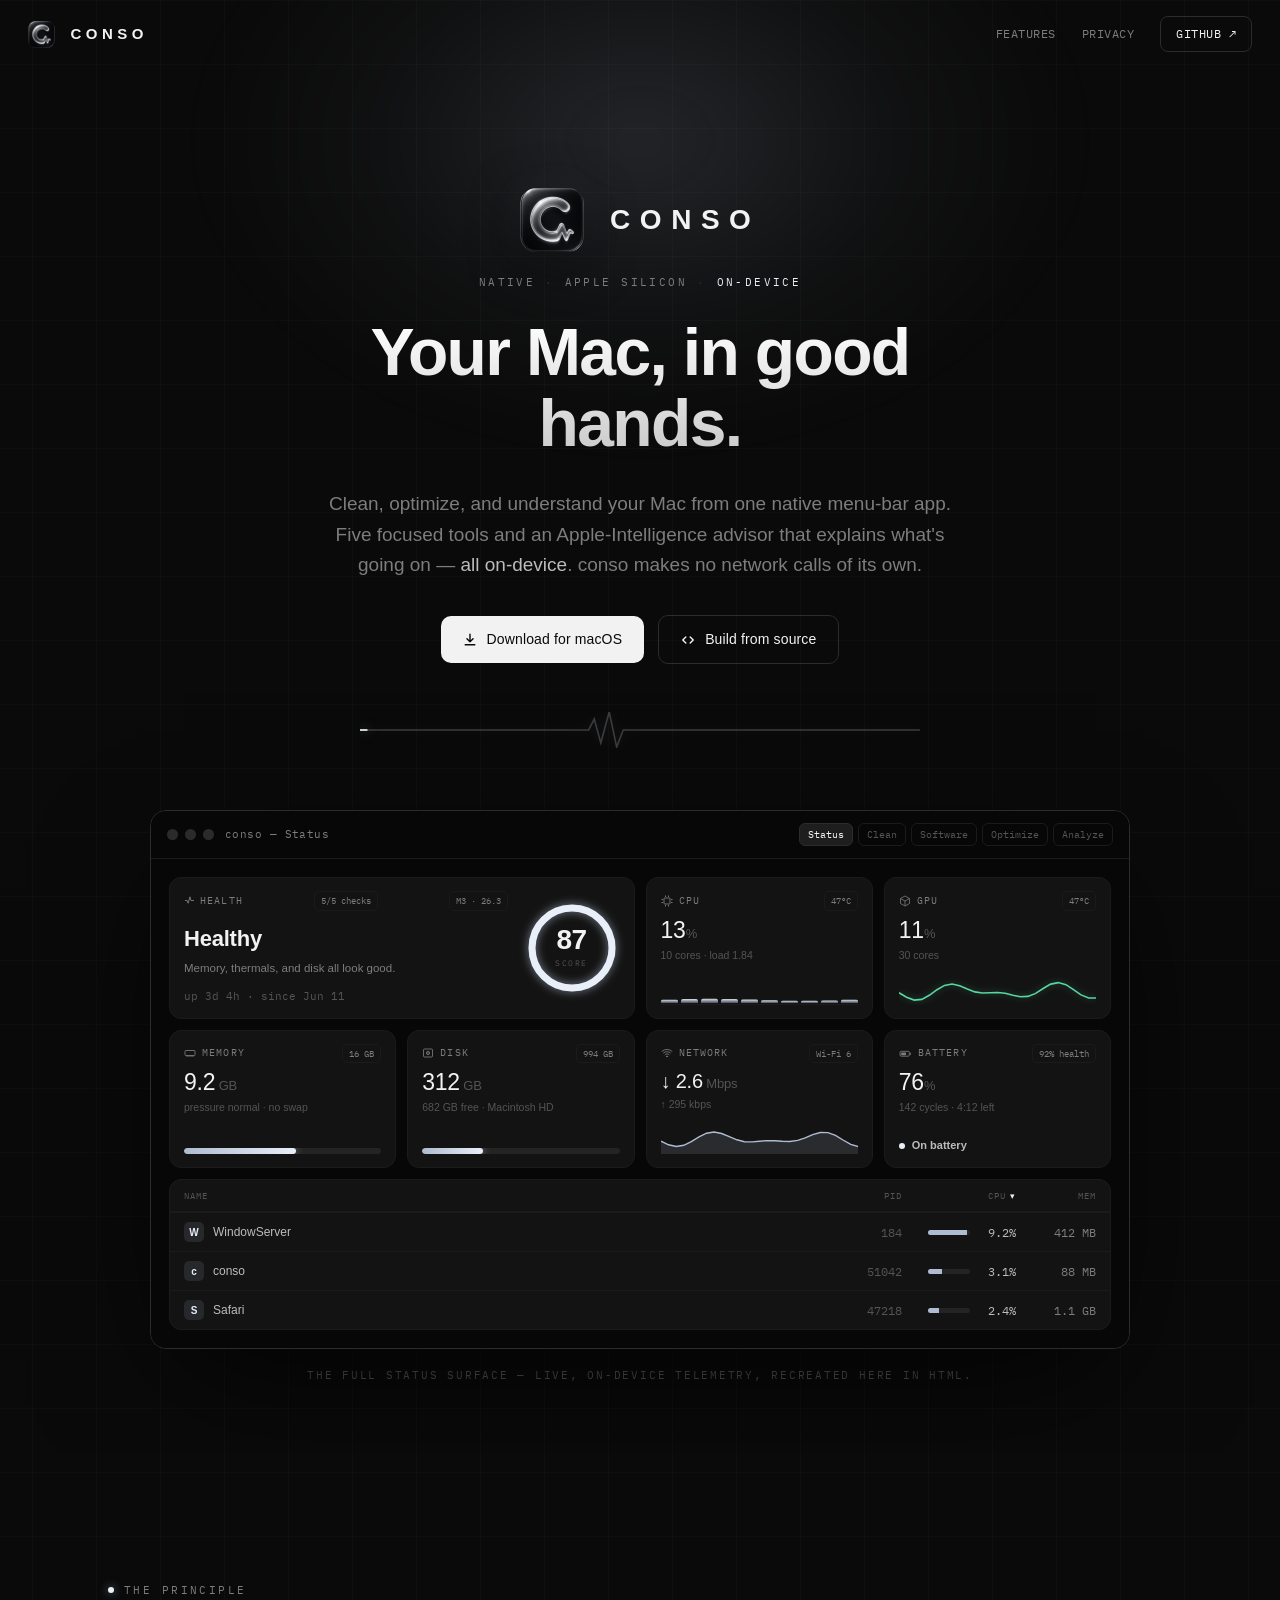
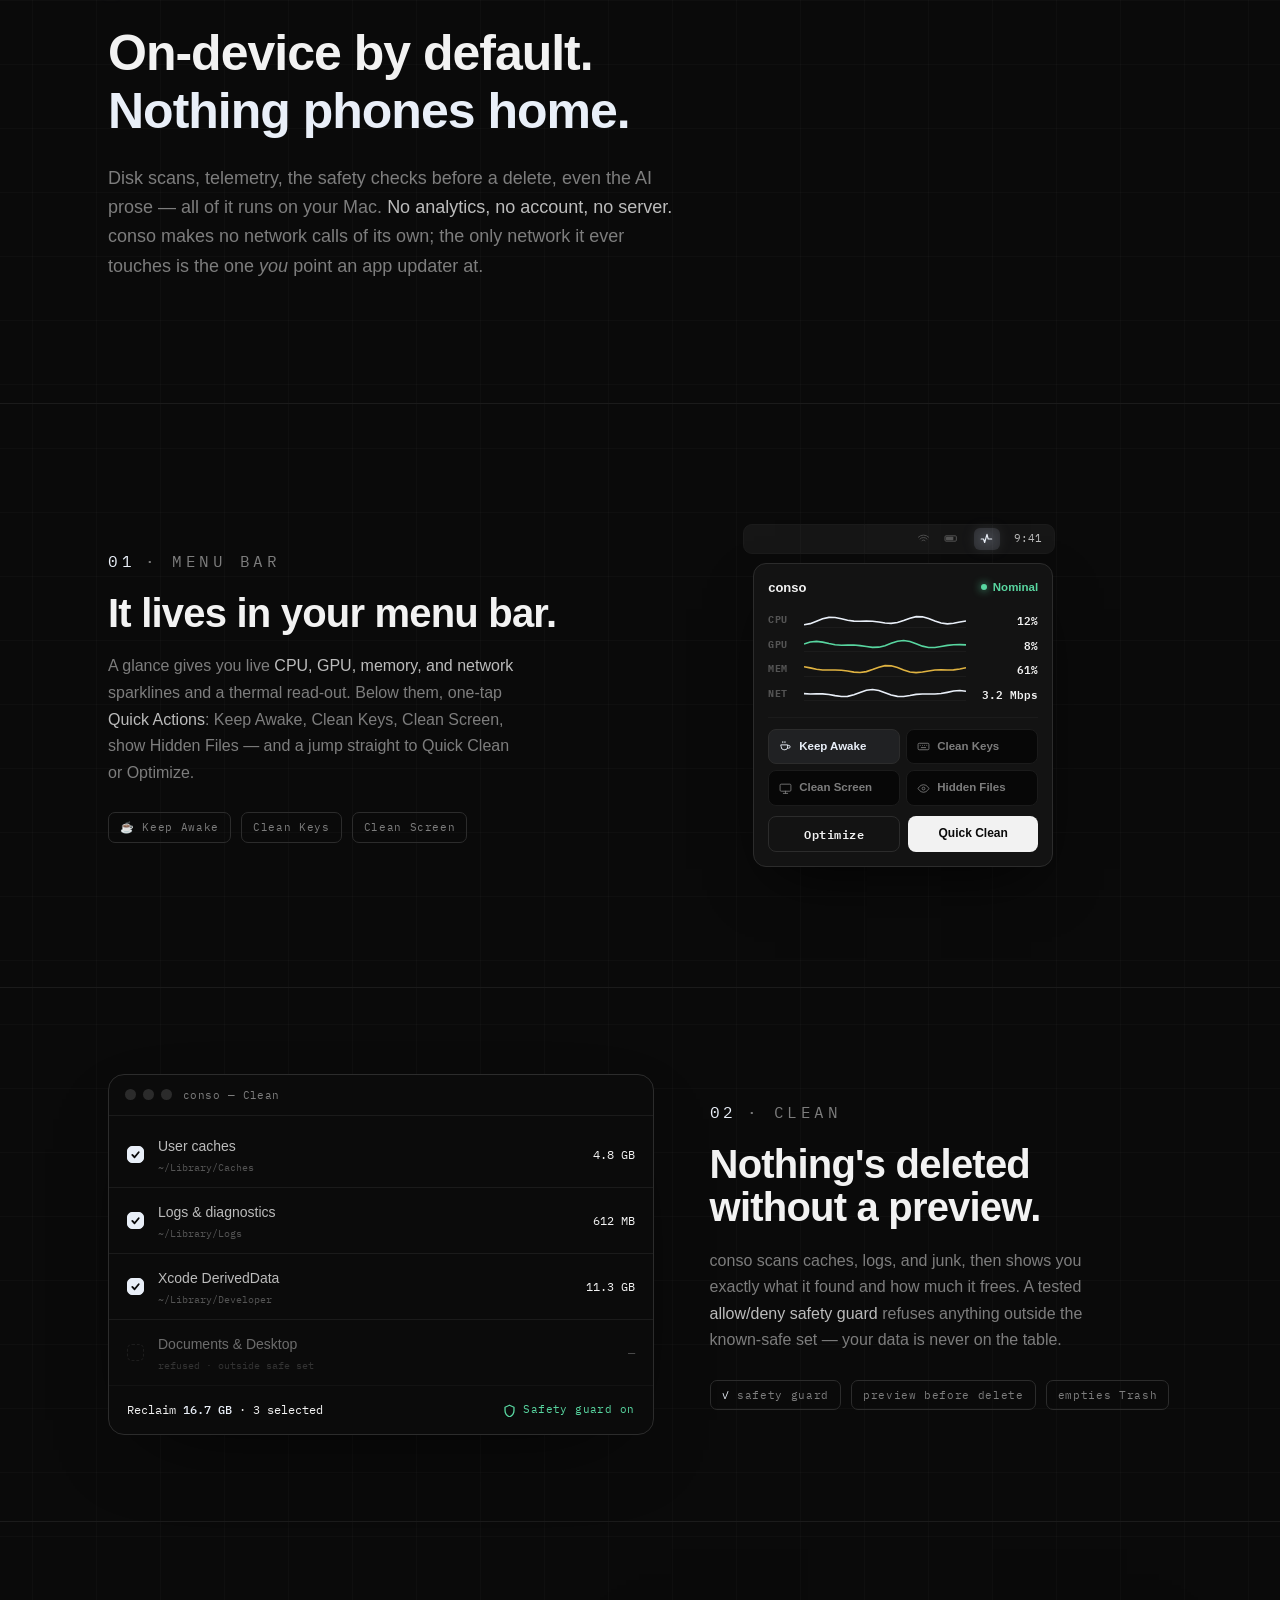
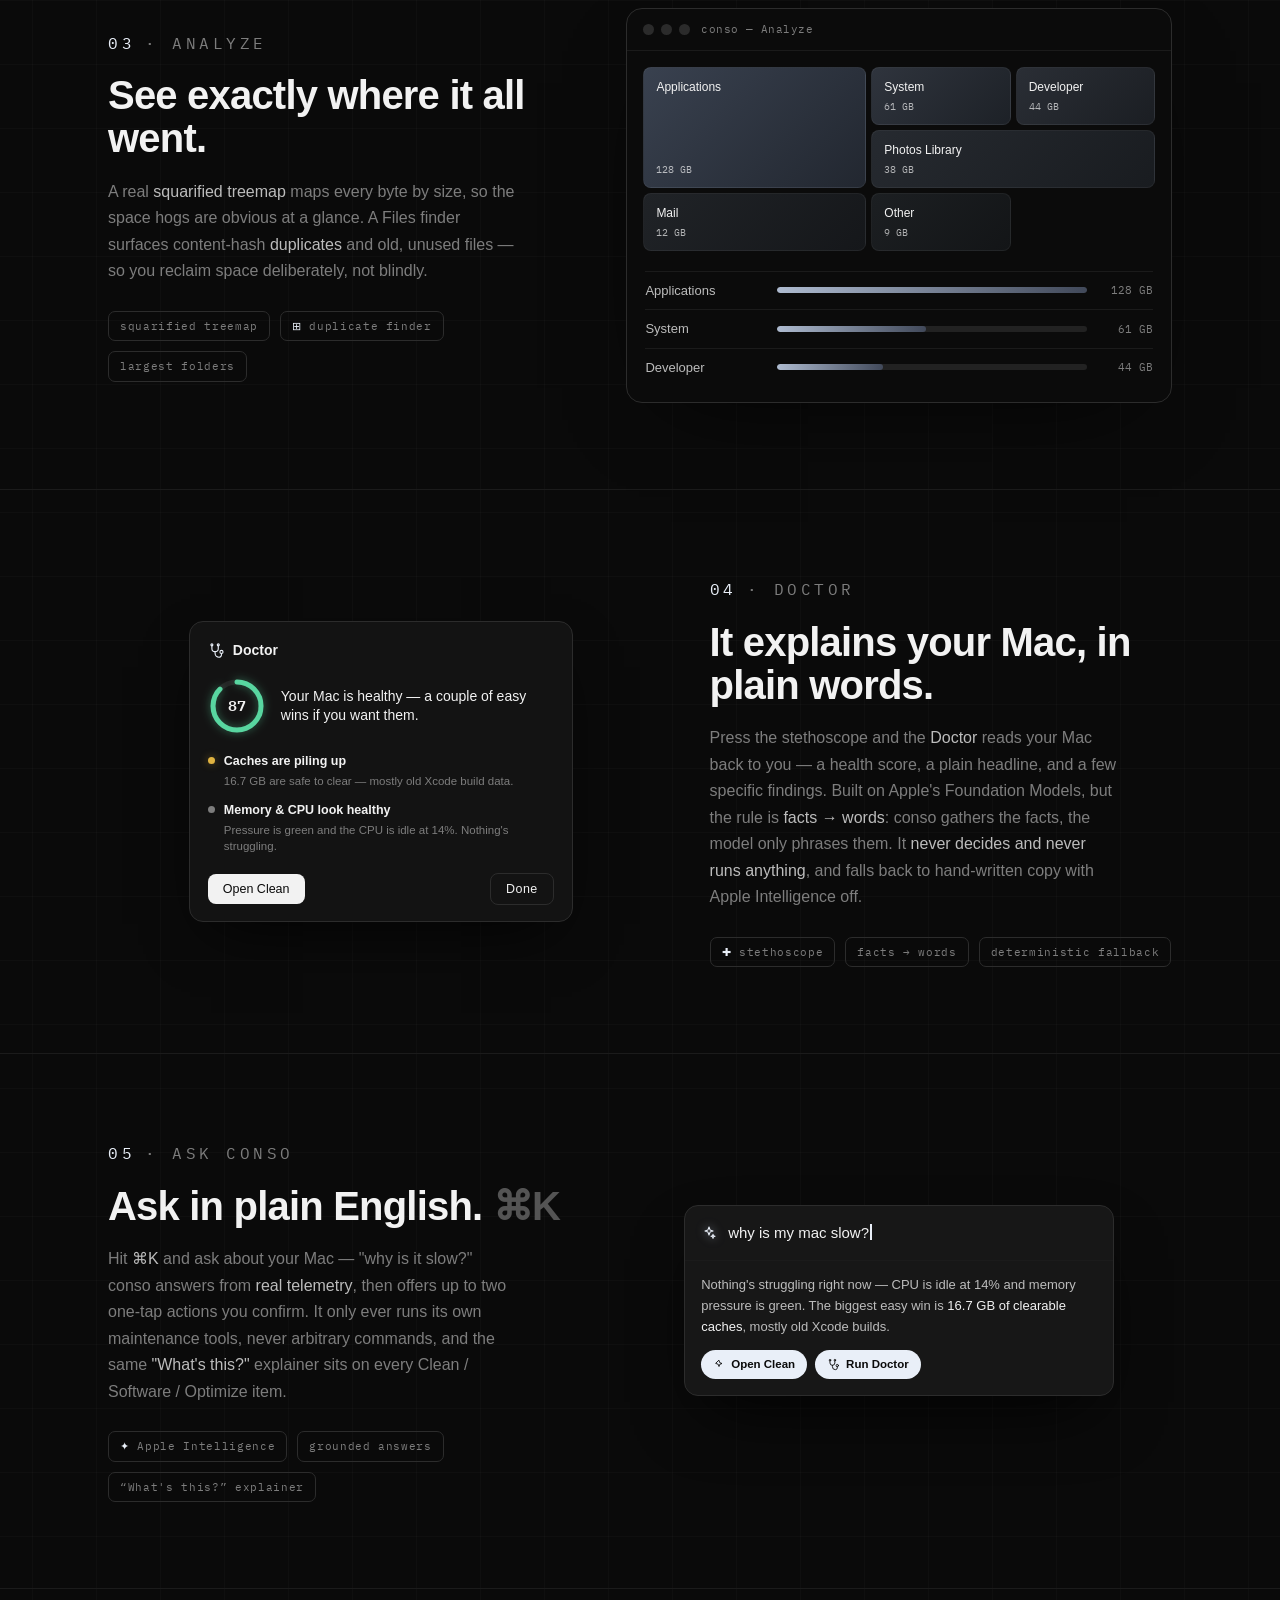
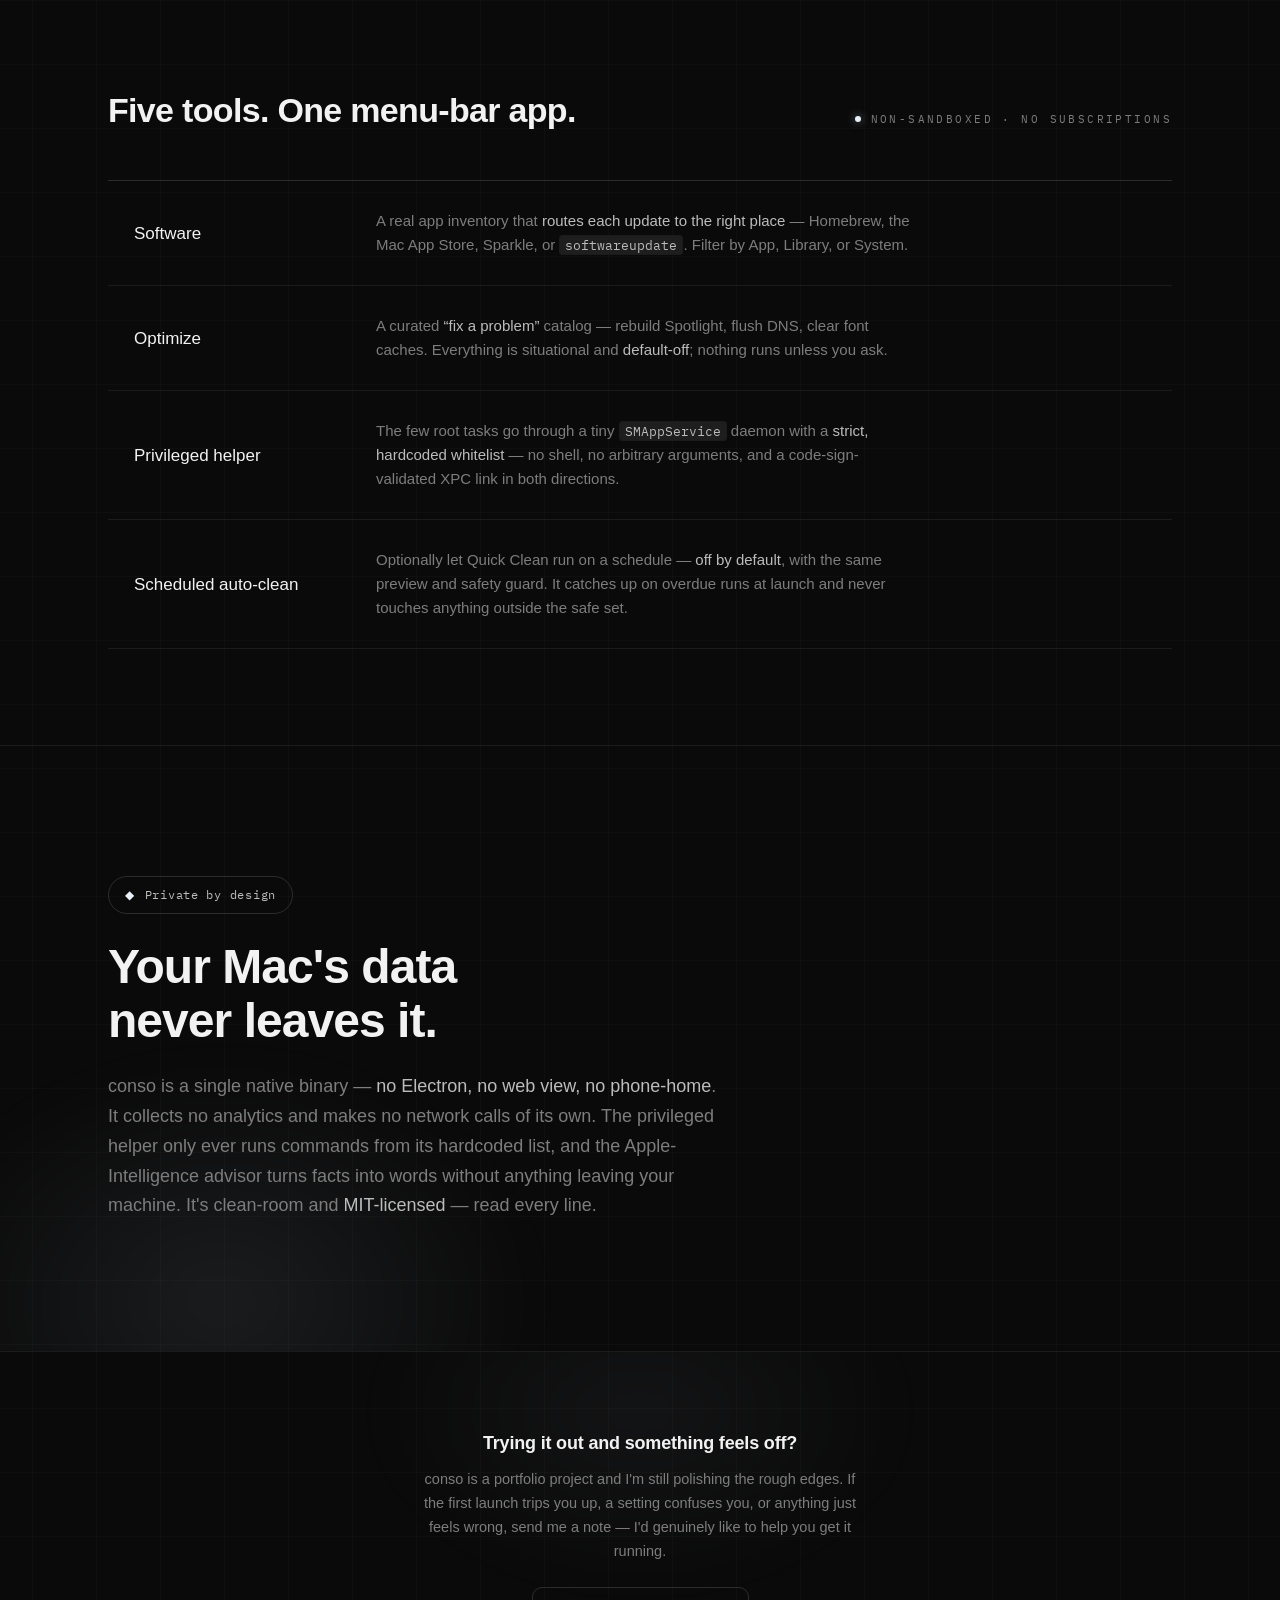
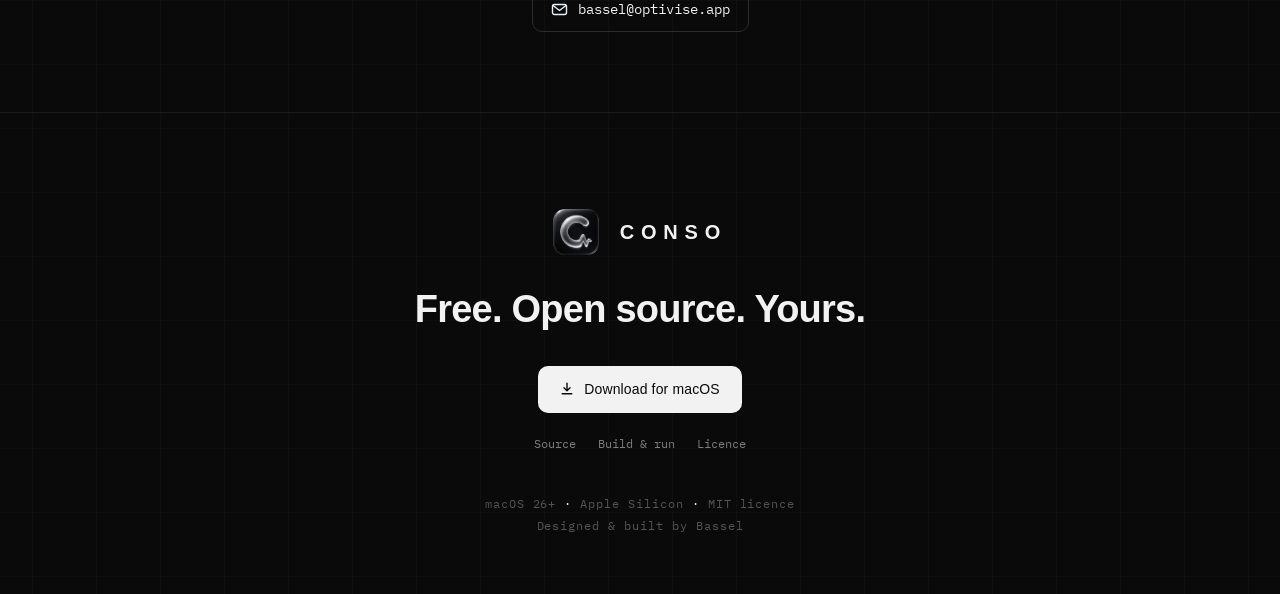
==== commit 35653fad: "Add self-signed DMG distribution + Sparkle auto-update - Sparkle 2.x (SPM) wired into the Xcode app:" ====
--- a/landing/index.html
+++ b/landing/index.html
@@ -446,7 +446,7 @@
       <b>all on-device</b>. conso makes no network calls of its own.
     </p>
     <div class="cta-row rise d5">
-      <a class="btn btn-primary" href="https://github.com/bcssewl/conso"><svg width="14" height="14" viewBox="0 0 16 16" fill="currentColor" aria-hidden="true"><path d="M8 .2a8 8 0 0 0-2.5 15.6c.4.07.55-.17.55-.38l-.01-1.3c-2.2.48-2.67-1.06-2.67-1.06-.36-.92-.88-1.16-.88-1.16-.72-.49.06-.48.06-.48.8.06 1.22.82 1.22.82.71 1.21 1.86.86 2.31.66.07-.51.28-.86.5-1.06-1.75-.2-3.6-.88-3.6-3.9 0-.86.31-1.56.82-2.11-.08-.2-.36-1 .08-2.12 0 0 .67-.21 2.2.81a7.6 7.6 0 0 1 4 0c1.53-1.02 2.2-.81 2.2-.81.44 1.11.16 1.92.08 2.12.51.55.82 1.25.82 2.11 0 3.03-1.85 3.7-3.61 3.89.29.24.54.72.54 1.46l-.01 2.16c0 .21.15.46.55.38A8 8 0 0 0 8 .2Z"/></svg> View on GitHub</a>
+      <a class="btn btn-primary" href="https://github.com/bcssewl/conso/releases/latest/download/conso.dmg"><svg width="14" height="14" viewBox="0 0 16 16" fill="none" stroke="currentColor" stroke-width="1.6" stroke-linecap="round" stroke-linejoin="round" aria-hidden="true"><path d="M8 1.5v8.5M4.5 6.5 8 10l3.5-3.5M2.5 13.5h11"/></svg> Download for macOS</a>
       <a class="btn btn-ghost" href="https://github.com/bcssewl/conso#build--run"><svg width="14" height="14" viewBox="0 0 16 16" fill="none" stroke="currentColor" stroke-width="1.6" stroke-linecap="round" stroke-linejoin="round" aria-hidden="true"><path d="M5.5 4.5 2 8l3.5 3.5M10.5 4.5 14 8l-3.5 3.5"/></svg> Build from source</a>
     </div>
 
@@ -785,7 +785,7 @@
     </div>
     <h2>Free. Open source. Yours.</h2>
     <div class="cta-row">
-      <a class="btn btn-primary" href="https://github.com/bcssewl/conso"><svg width="14" height="14" viewBox="0 0 16 16" fill="currentColor" aria-hidden="true"><path d="M8 .2a8 8 0 0 0-2.5 15.6c.4.07.55-.17.55-.38l-.01-1.3c-2.2.48-2.67-1.06-2.67-1.06-.36-.92-.88-1.16-.88-1.16-.72-.49.06-.48.06-.48.8.06 1.22.82 1.22.82.71 1.21 1.86.86 2.31.66.07-.51.28-.86.5-1.06-1.75-.2-3.6-.88-3.6-3.9 0-.86.31-1.56.82-2.11-.08-.2-.36-1 .08-2.12 0 0 .67-.21 2.2.81a7.6 7.6 0 0 1 4 0c1.53-1.02 2.2-.81 2.2-.81.44 1.11.16 1.92.08 2.12.51.55.82 1.25.82 2.11 0 3.03-1.85 3.7-3.61 3.89.29.24.54.72.54 1.46l-.01 2.16c0 .21.15.46.55.38A8 8 0 0 0 8 .2Z"/></svg> View on GitHub</a>
+      <a class="btn btn-primary" href="https://github.com/bcssewl/conso/releases/latest/download/conso.dmg"><svg width="14" height="14" viewBox="0 0 16 16" fill="none" stroke="currentColor" stroke-width="1.6" stroke-linecap="round" stroke-linejoin="round" aria-hidden="true"><path d="M8 1.5v8.5M4.5 6.5 8 10l3.5-3.5M2.5 13.5h11"/></svg> Download for macOS</a>
     </div>
     <div class="foot-links">
       <a href="https://github.com/bcssewl/conso">Source</a>
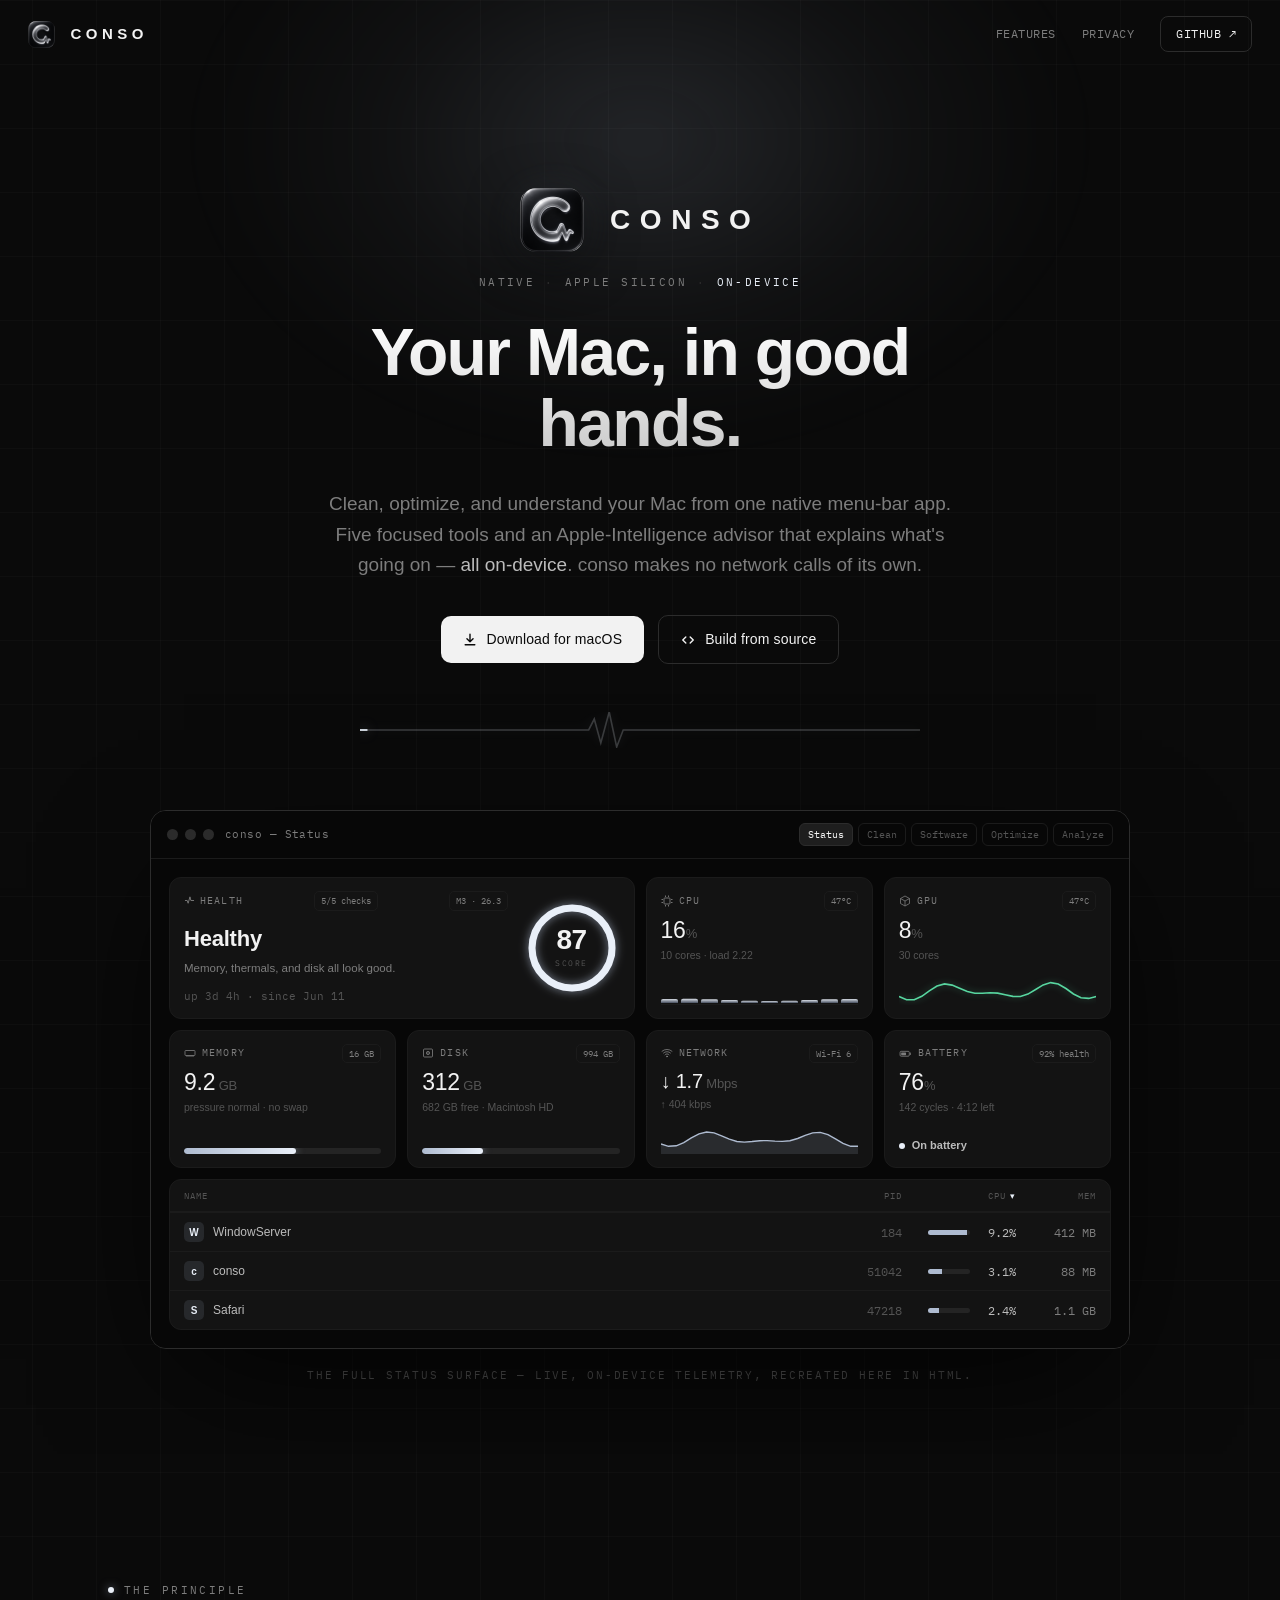
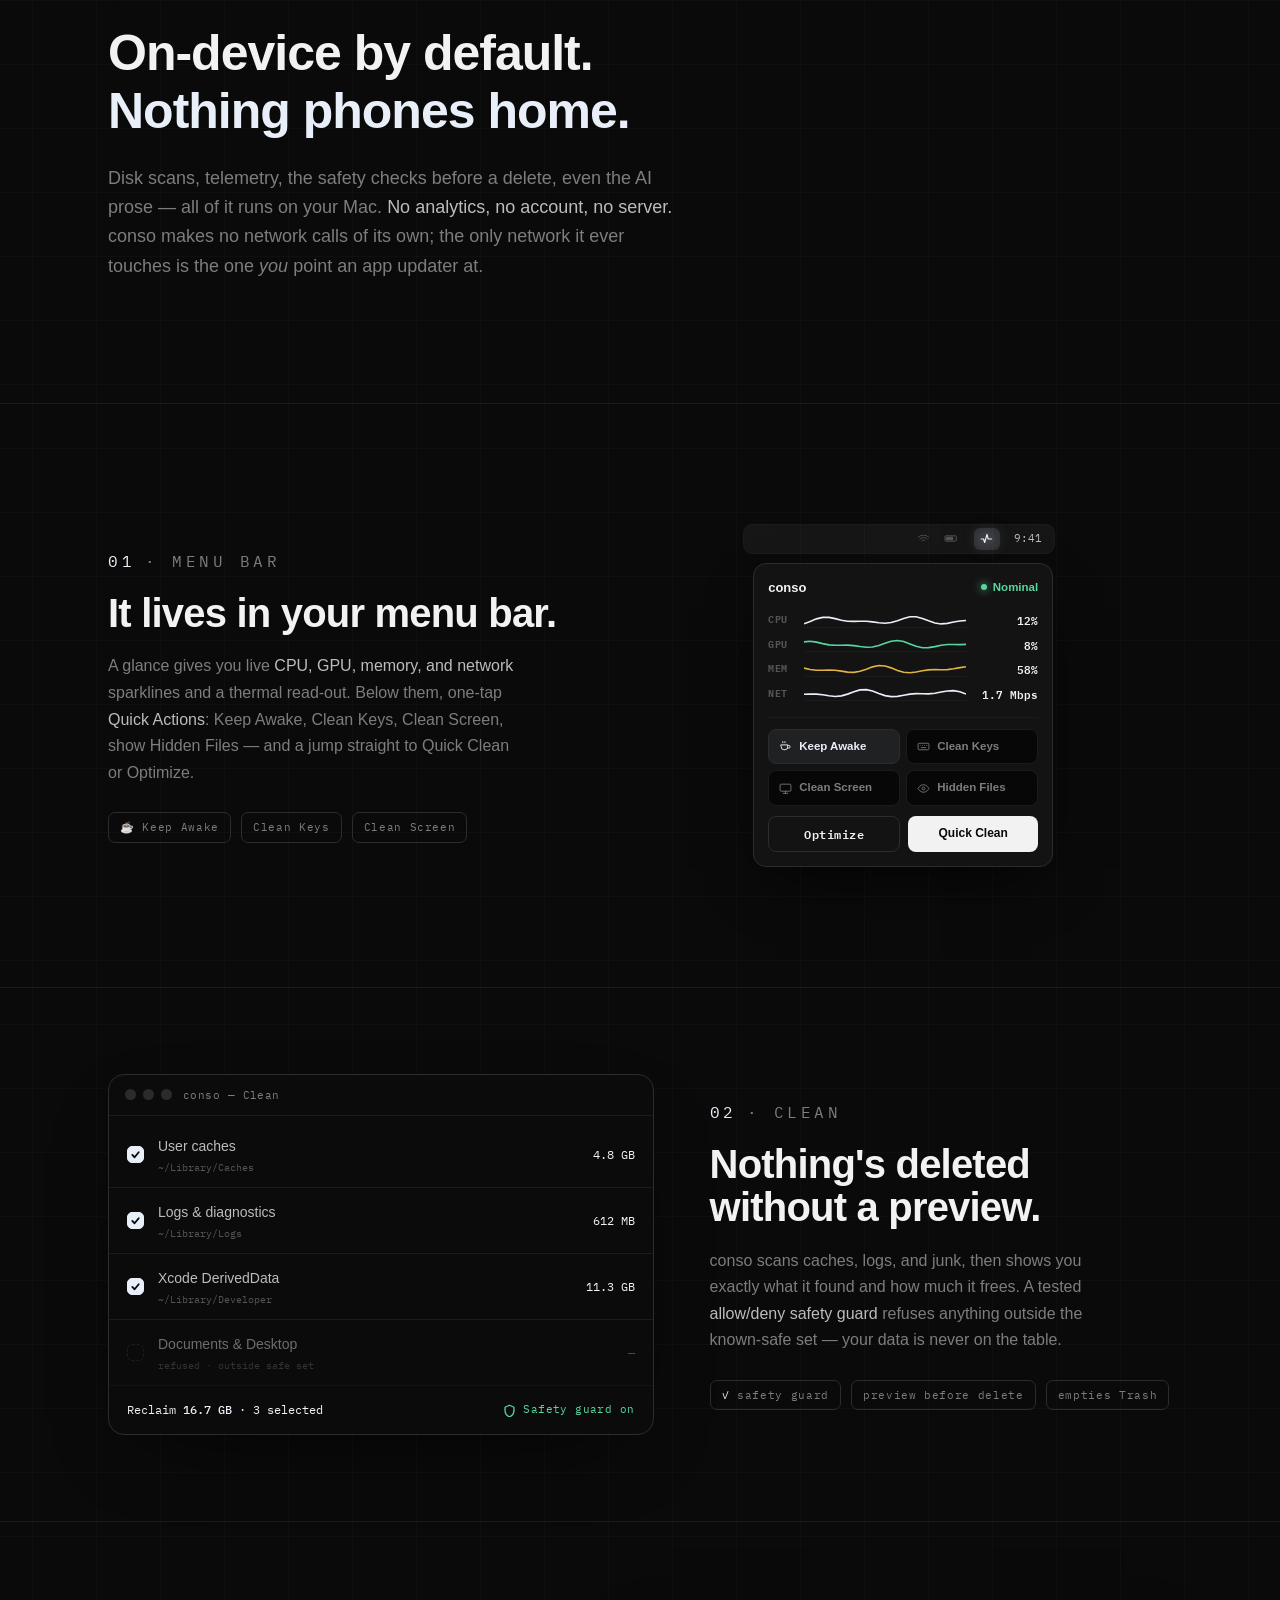
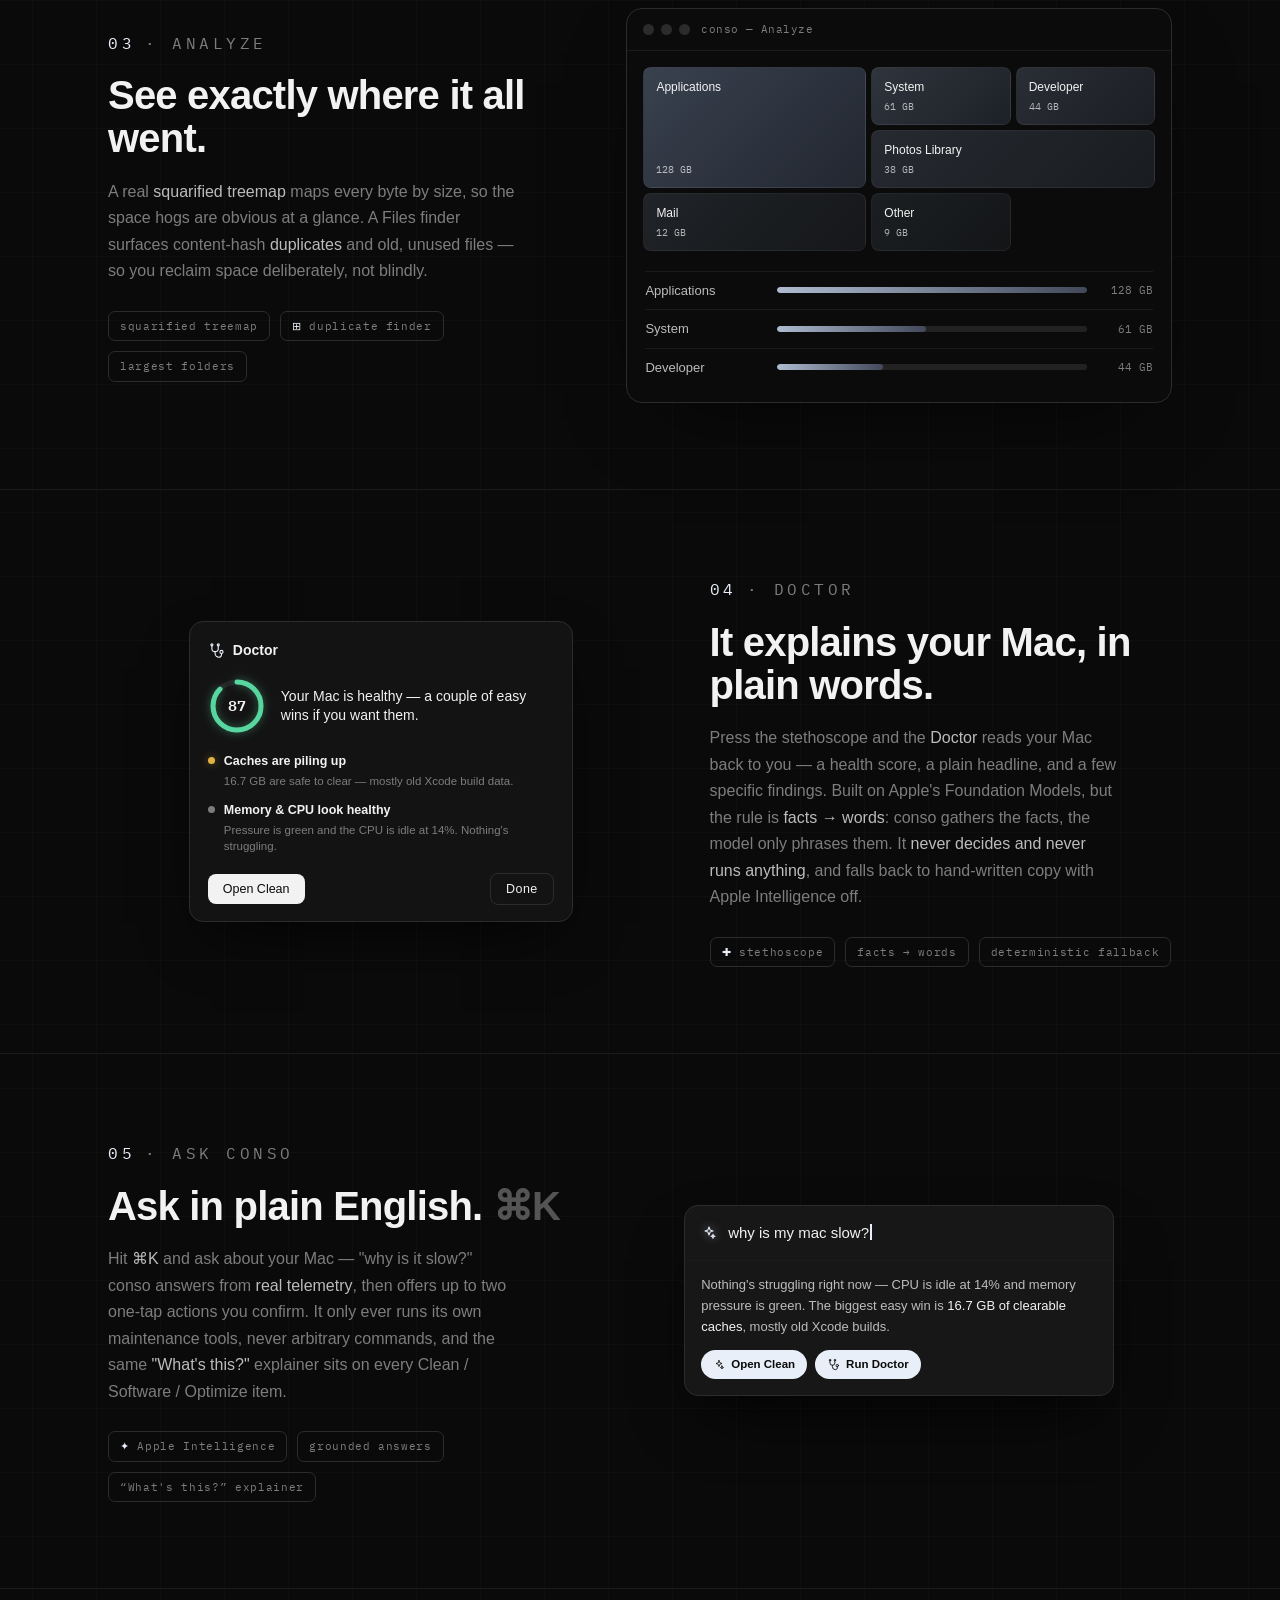
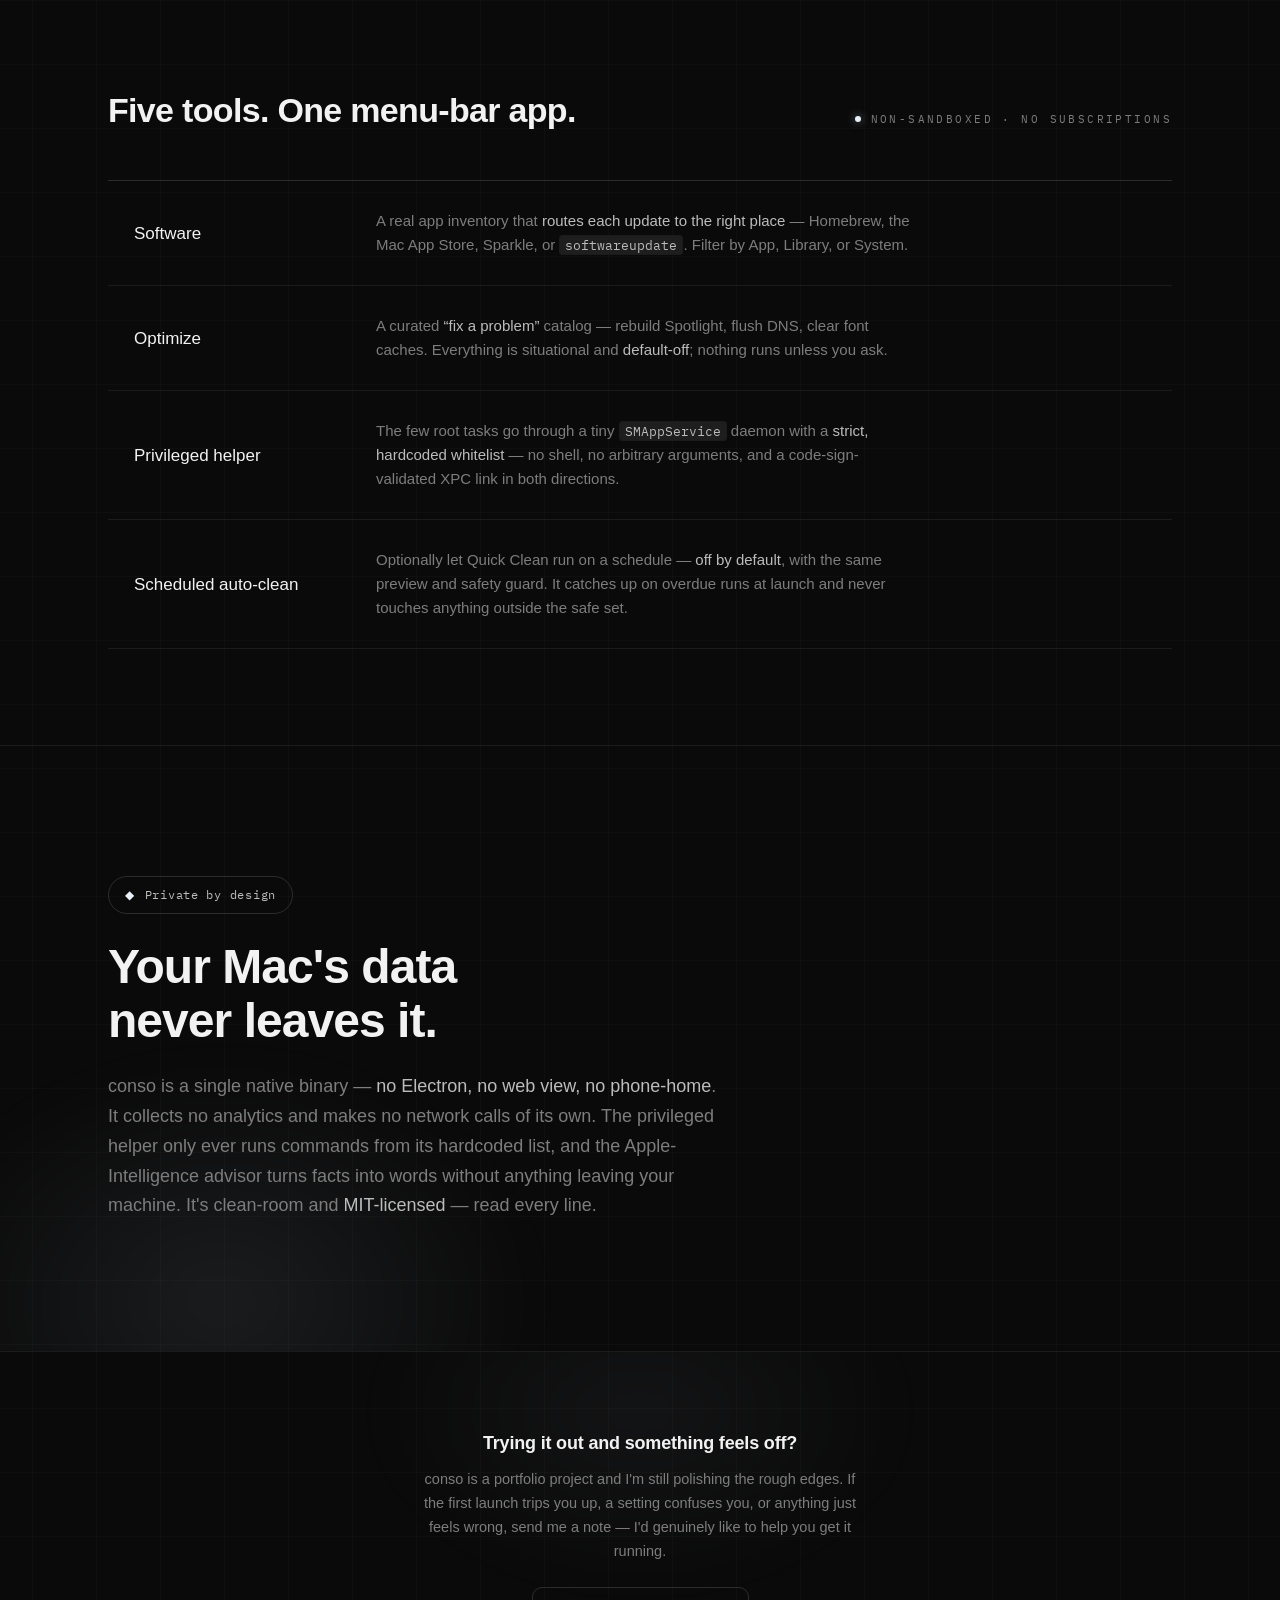
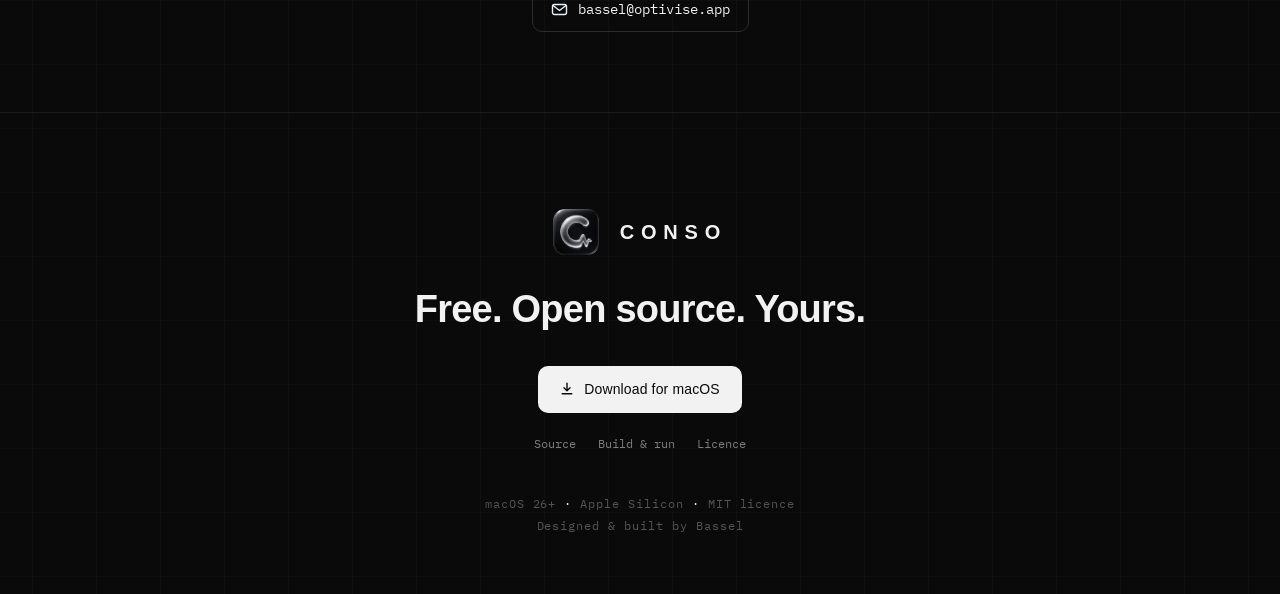
==== commit 4ab69460: "Landing: 'Open Clean' pill uses the two-star sparkles (matches the app's Clean icon + the card title" ====
--- a/landing/index.html
+++ b/landing/index.html
@@ -719,7 +719,7 @@
           <div class="abody">
             <div class="ans">Nothing's struggling right now — CPU is idle at 14% and memory pressure is green. The biggest easy win is <b style="color:var(--fg);font-weight:500">16.7 GB of clearable caches</b>, mostly old Xcode builds.</div>
             <div class="acts">
-              <span class="cap"><svg width="12" height="12" viewBox="0 0 24 24" fill="none" stroke-width="1.8" stroke-linecap="round" stroke-linejoin="round"><path d="M12 3l1.6 4.4L18 9l-4.4 1.6L12 15l-1.6-4.4L6 9z"/></svg> Open Clean</span>
+              <span class="cap"><svg width="12" height="12" viewBox="0 0 24 24" fill="none" stroke-width="1.7" stroke-linecap="round" stroke-linejoin="round"><path d="M12 3l1.6 4.4L18 9l-4.4 1.6L12 15l-1.6-4.4L6 9l4.4-1.6z"/><path d="M18 14l.8 2.2L21 17l-2.2.8L18 20l-.8-2.2L15 17l2.2-.8z"/></svg> Open Clean</span>
               <span class="cap"><svg width="13" height="13" viewBox="0 0 24 24" fill="none" stroke-width="1.7" stroke-linecap="round" stroke-linejoin="round"><circle cx="5.5" cy="4" r="1.4"/><circle cx="14.5" cy="4" r="1.4"/><path d="M5.5 5.4v3.6a4.5 4.5 0 0 0 9 0V5.4"/><path d="M10 13.5v2.5a5.5 5.5 0 0 0 5.5 5.5 3.5 3.5 0 0 0 3.5-3.5v-2"/><circle cx="19" cy="14" r="2.2"/></svg> Run Doctor</span>
             </div>
           </div>
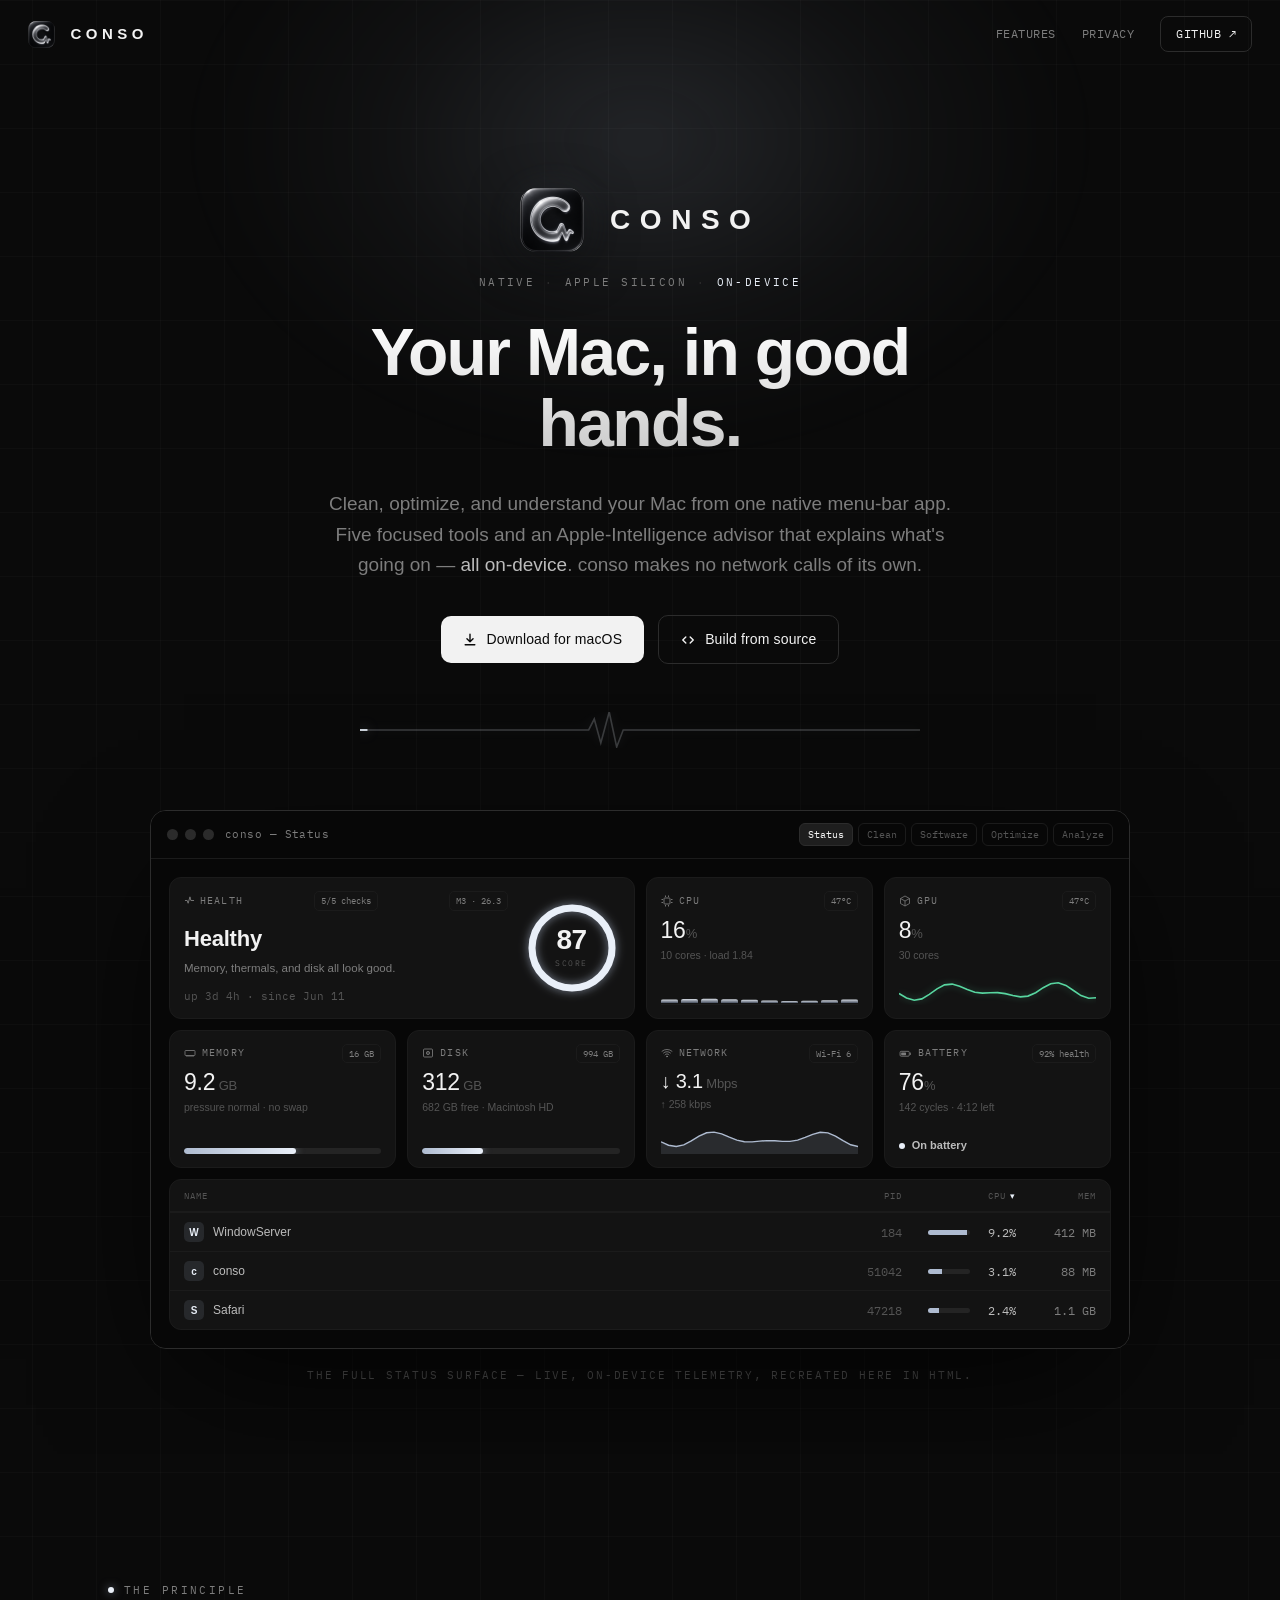
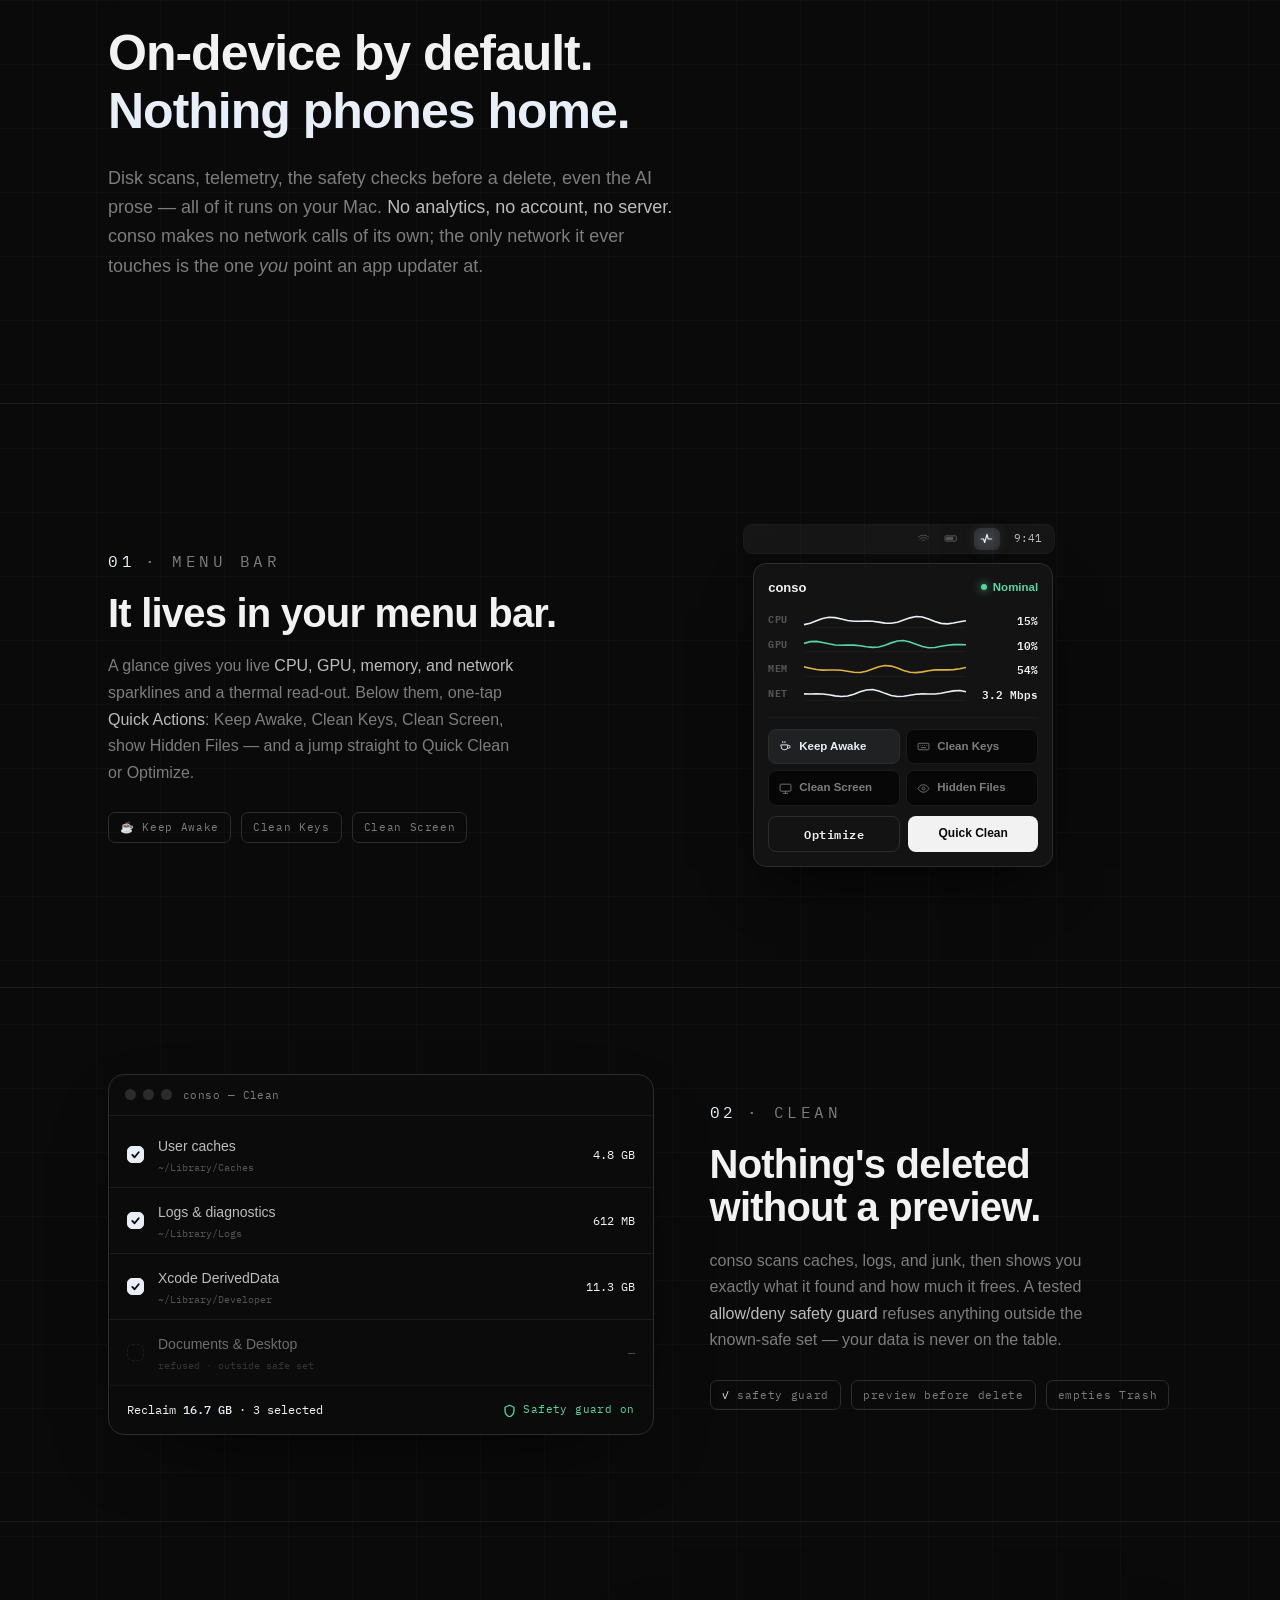
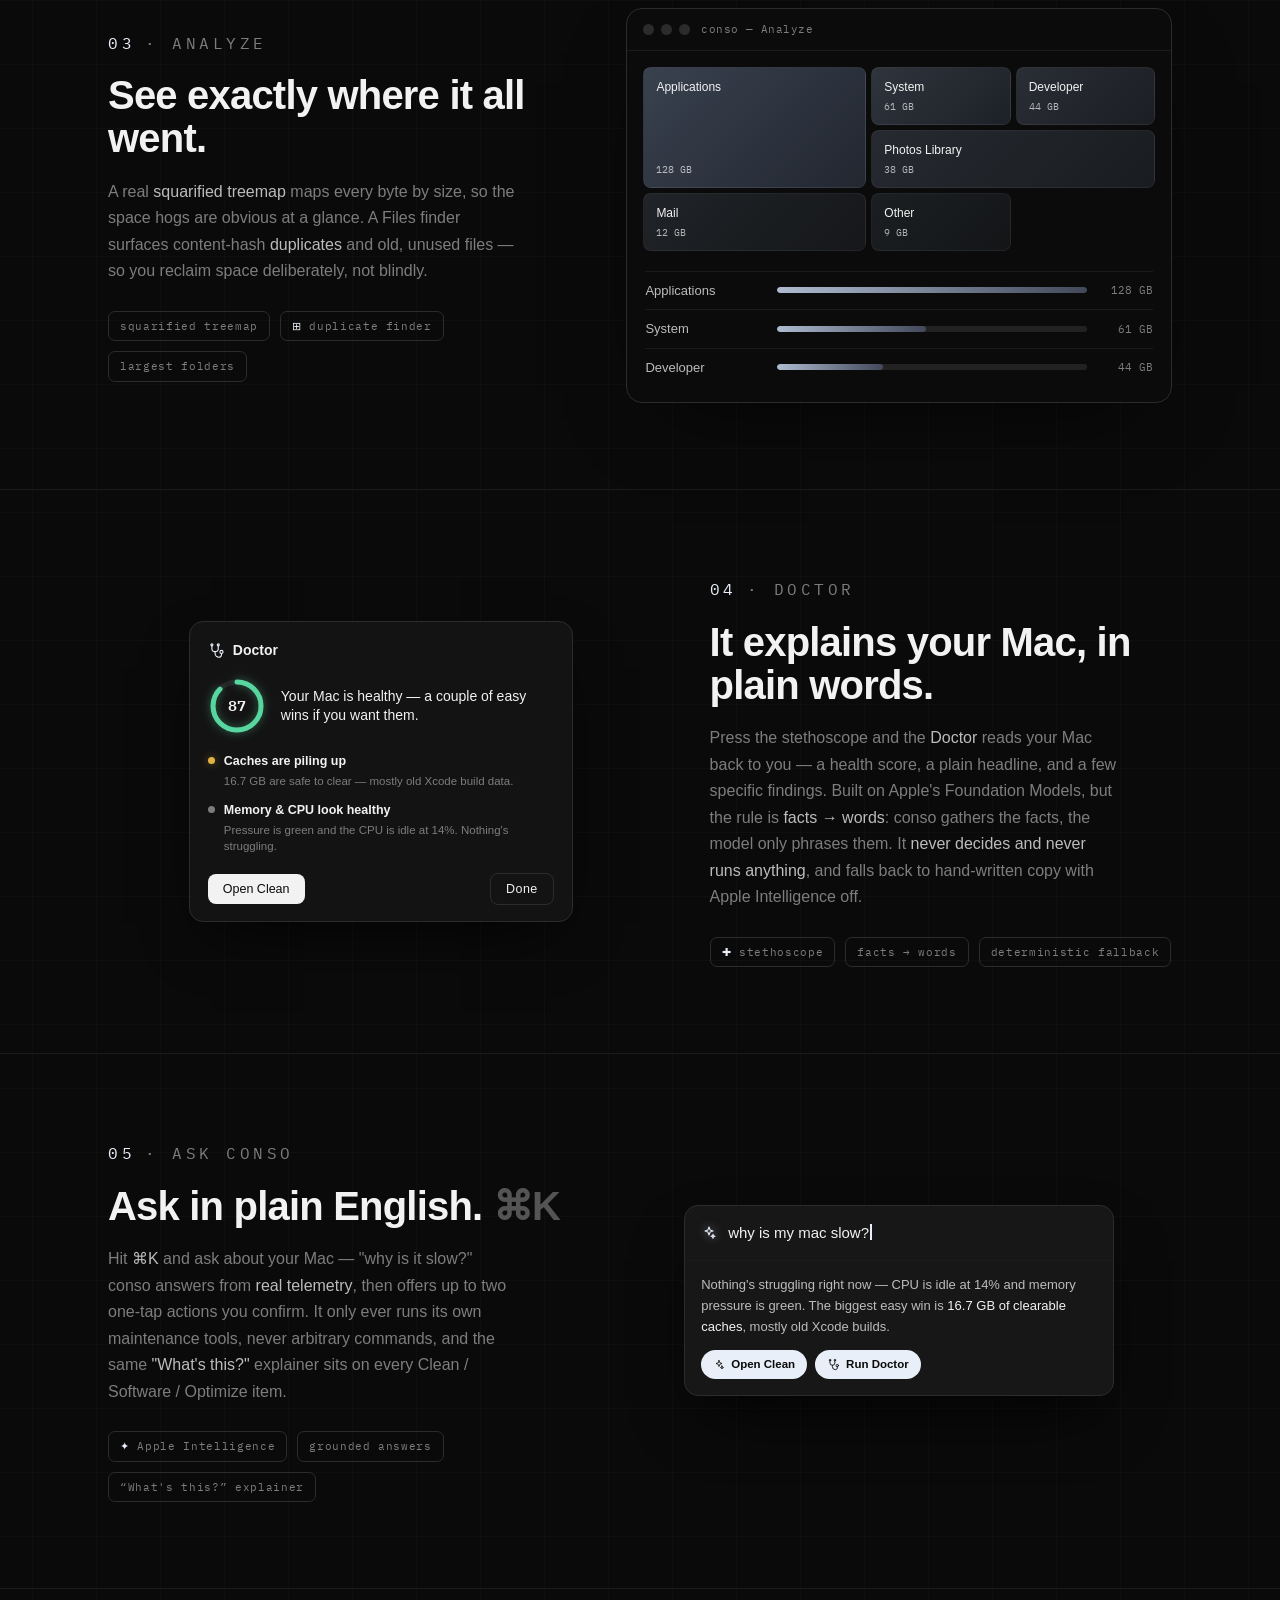
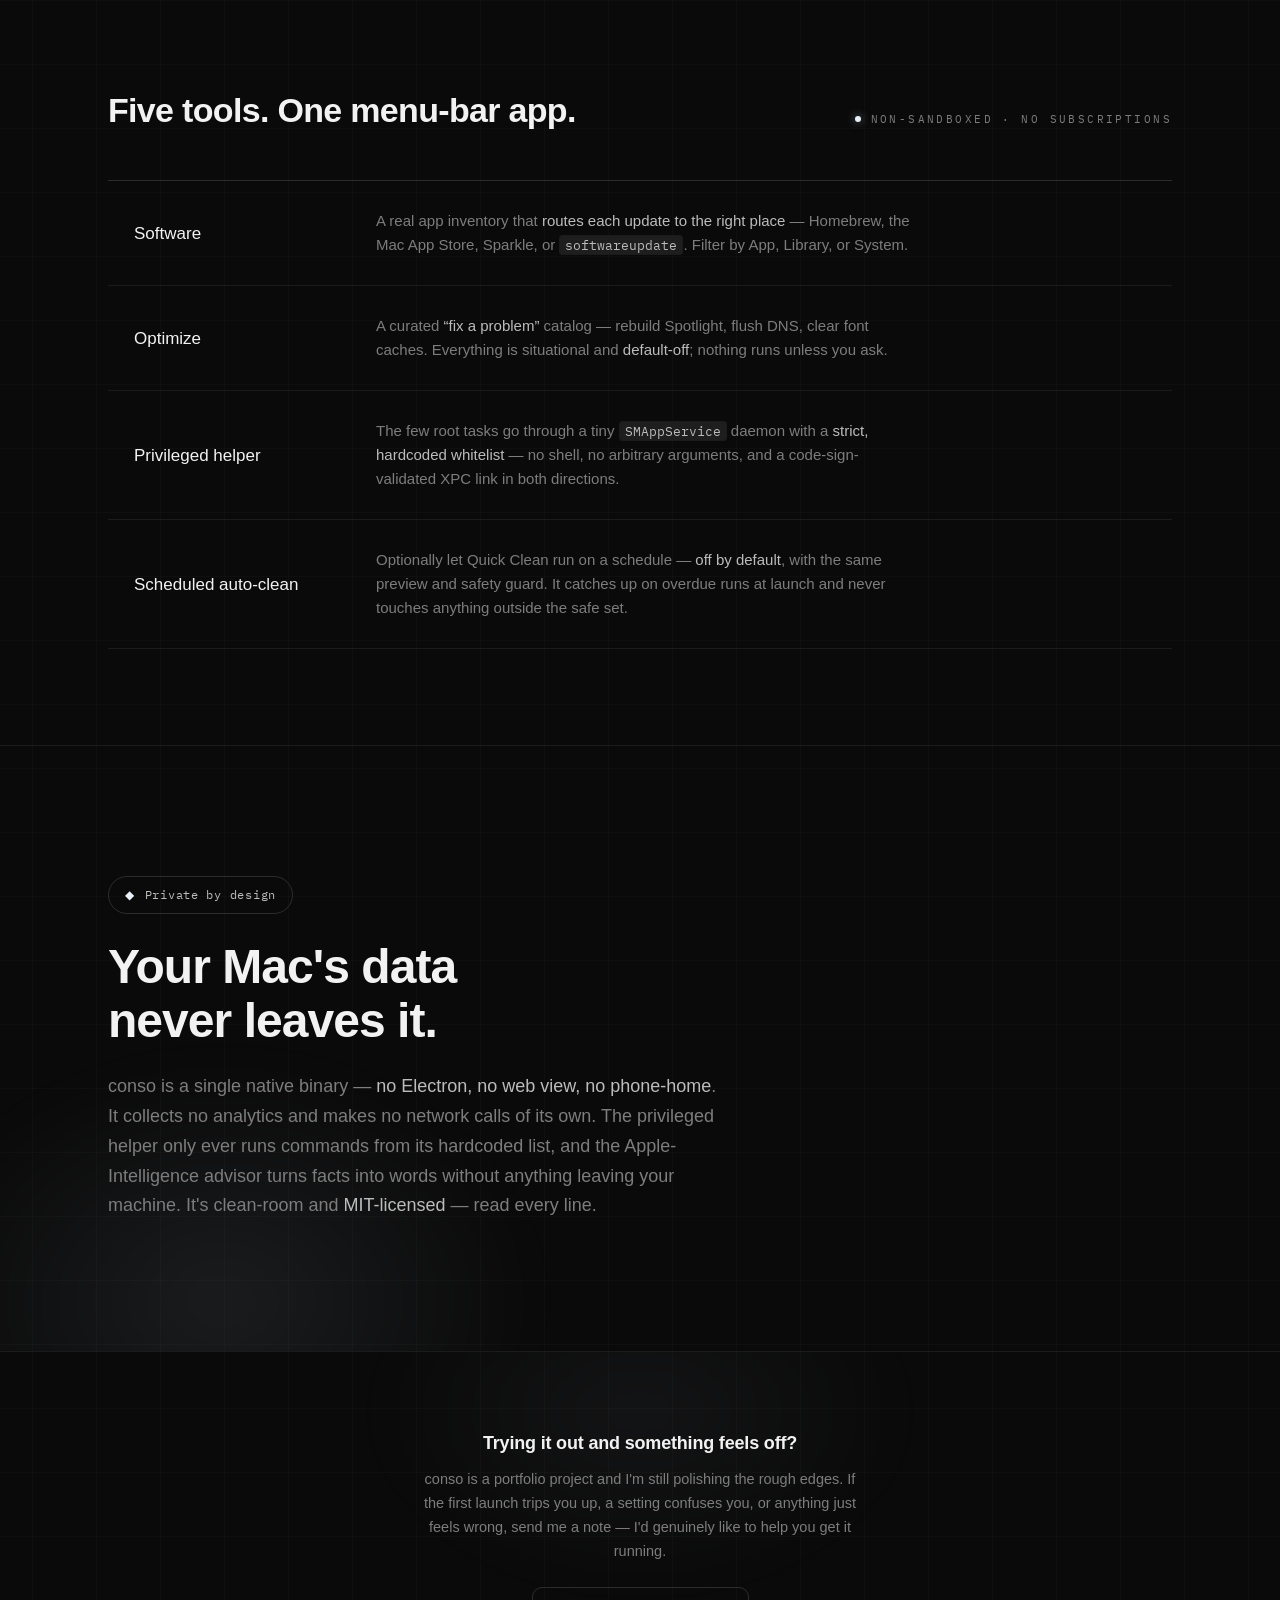
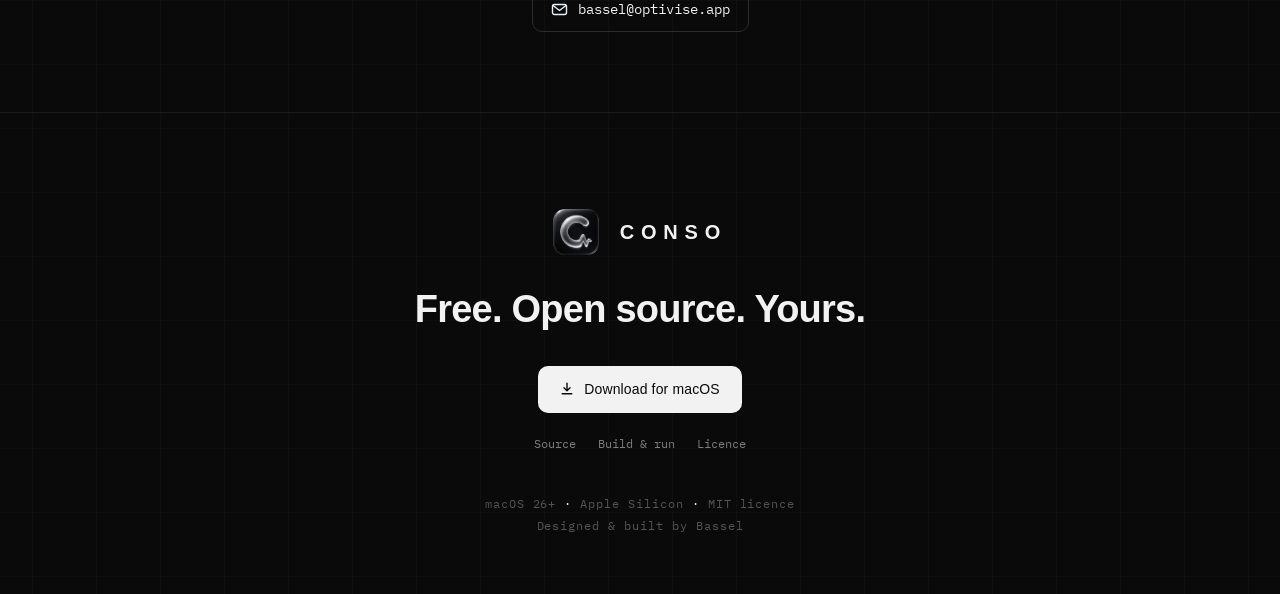
==== commit 2895b4cb: "Distribution polish: download-help popup + styled DMG install window - Landing: clicking a Download " ====
--- a/landing/index.html
+++ b/landing/index.html
@@ -123,6 +123,34 @@
   .btn-ghost { border: 1px solid var(--line); color: var(--fg); }
   .btn-ghost:hover { border-color: var(--muted); background: var(--hover); transform: translateY(-2px); }
 
+  /* ── first-launch download modal ─────────────────────────── */
+  .dlmodal { position: fixed; inset: 0; z-index: 300; display: none; align-items: center; justify-content: center;
+    padding: 24px; background: rgba(5,5,5,0.74); backdrop-filter: blur(9px) saturate(120%); -webkit-backdrop-filter: blur(9px) saturate(120%); }
+  .dlmodal.open { display: flex; animation: dlfade .2s ease; }
+  .dlmodal-card { position: relative; width: 100%; max-width: 470px; background: var(--card); border: 1px solid var(--line);
+    border-radius: 16px; padding: 30px 30px 26px; box-shadow: 0 30px 90px rgba(0,0,0,0.66); animation: dlrise .28s cubic-bezier(.2,.7,.2,1); }
+  .dlmodal-x { position: absolute; top: 15px; right: 15px; width: 28px; height: 28px; display: grid; place-items: center;
+    border: 1px solid var(--line); background: transparent; color: var(--muted); border-radius: 8px; cursor: pointer; transition: color .2s, border-color .2s, background .2s; }
+  .dlmodal-x:hover { color: var(--fg); border-color: var(--muted); background: var(--hover); }
+  .dlmodal h3 { font-size: 20px; font-weight: 600; letter-spacing: -0.01em; margin: 9px 0 8px; }
+  .dlmodal-lead { font-size: 13px; color: var(--fg-dim); line-height: 1.62; margin-bottom: 19px; }
+  .dlmodal-steps { list-style: none; display: flex; flex-direction: column; gap: 13px; margin-bottom: 17px; }
+  .dlmodal-steps li { display: flex; gap: 12px; align-items: flex-start; font-size: 13px; color: var(--fg-dim); line-height: 1.55; }
+  .dlmodal-steps b { color: var(--fg); font-weight: 600; }
+  .dlmodal-steps .n { flex: none; width: 22px; height: 22px; margin-top: 1px; display: grid; place-items: center;
+    border: 1px solid var(--line); border-radius: 50%; color: var(--chrome); font-family: var(--mono); font-size: 11px; }
+  .dlmodal-note { font-size: 12px; color: var(--muted); background: var(--bg-deep); border: 1px solid var(--line-soft);
+    border-radius: 10px; padding: 11px 13px; line-height: 1.6; margin-bottom: 16px; }
+  .dlmodal-note code { display: block; margin-top: 5px; font-family: var(--mono); font-size: 11.5px; color: var(--chrome-d); word-break: break-all; }
+  .dlmodal-foot { font-size: 12px; color: var(--muted); margin-bottom: 19px; }
+  .dlmodal-acts { display: flex; gap: 14px; align-items: center; flex-wrap: wrap; }
+  .dlmodal-acts .btn { padding: 11px 20px; }
+  .dlmodal-retry { font-size: 12px; color: var(--muted); text-decoration: underline; text-underline-offset: 2px; }
+  .dlmodal-retry:hover { color: var(--fg-dim); }
+  @keyframes dlfade { from { opacity: 0 } to { opacity: 1 } }
+  @keyframes dlrise { from { opacity: 0; transform: translateY(14px) scale(.985) } to { opacity: 1; transform: none } }
+  @media (prefers-reduced-motion: reduce) { .dlmodal.open, .dlmodal-card { animation: none; } }
+
   /* signature: the EKG pulse line */
   .pulseline { display: block; margin: 48px auto 0; width: min(560px, 84vw); height: 36px; opacity: .92; }
   .pulseline path { stroke: var(--chrome); stroke-width: 1.7; fill: none; filter: drop-shadow(0 0 6px var(--glow)); }
@@ -446,7 +474,7 @@
       <b>all on-device</b>. conso makes no network calls of its own.
     </p>
     <div class="cta-row rise d5">
-      <a class="btn btn-primary" href="https://github.com/bcssewl/conso/releases/latest/download/conso.dmg"><svg width="14" height="14" viewBox="0 0 16 16" fill="none" stroke="currentColor" stroke-width="1.6" stroke-linecap="round" stroke-linejoin="round" aria-hidden="true"><path d="M8 1.5v8.5M4.5 6.5 8 10l3.5-3.5M2.5 13.5h11"/></svg> Download for macOS</a>
+      <a class="btn btn-primary dl-btn" href="https://github.com/bcssewl/conso/releases/latest/download/conso.dmg"><svg width="14" height="14" viewBox="0 0 16 16" fill="none" stroke="currentColor" stroke-width="1.6" stroke-linecap="round" stroke-linejoin="round" aria-hidden="true"><path d="M8 1.5v8.5M4.5 6.5 8 10l3.5-3.5M2.5 13.5h11"/></svg> Download for macOS</a>
       <a class="btn btn-ghost" href="https://github.com/bcssewl/conso#build--run"><svg width="14" height="14" viewBox="0 0 16 16" fill="none" stroke="currentColor" stroke-width="1.6" stroke-linecap="round" stroke-linejoin="round" aria-hidden="true"><path d="M5.5 4.5 2 8l3.5 3.5M10.5 4.5 14 8l-3.5 3.5"/></svg> Build from source</a>
     </div>
 
@@ -785,7 +813,7 @@
     </div>
     <h2>Free. Open source. Yours.</h2>
     <div class="cta-row">
-      <a class="btn btn-primary" href="https://github.com/bcssewl/conso/releases/latest/download/conso.dmg"><svg width="14" height="14" viewBox="0 0 16 16" fill="none" stroke="currentColor" stroke-width="1.6" stroke-linecap="round" stroke-linejoin="round" aria-hidden="true"><path d="M8 1.5v8.5M4.5 6.5 8 10l3.5-3.5M2.5 13.5h11"/></svg> Download for macOS</a>
+      <a class="btn btn-primary dl-btn" href="https://github.com/bcssewl/conso/releases/latest/download/conso.dmg"><svg width="14" height="14" viewBox="0 0 16 16" fill="none" stroke="currentColor" stroke-width="1.6" stroke-linecap="round" stroke-linejoin="round" aria-hidden="true"><path d="M8 1.5v8.5M4.5 6.5 8 10l3.5-3.5M2.5 13.5h11"/></svg> Download for macOS</a>
     </div>
     <div class="foot-links">
       <a href="https://github.com/bcssewl/conso">Source</a>
@@ -798,6 +826,58 @@
     </p>
   </div>
 </footer>
+
+<!-- First-launch help: shown when a Download button is clicked (the download still starts). -->
+<div class="dlmodal" id="dlmodal" aria-hidden="true" role="dialog" aria-modal="true" aria-labelledby="dlmodal-title">
+  <div class="dlmodal-card">
+    <button class="dlmodal-x" id="dlmodal-x" aria-label="Close">
+      <svg width="13" height="13" viewBox="0 0 16 16" fill="none" stroke="currentColor" stroke-width="1.7" stroke-linecap="round"><path d="M4 4l8 8M12 4l-8 8"/></svg>
+    </button>
+    <div class="kicker">YOUR DOWNLOAD IS STARTING</div>
+    <h3 id="dlmodal-title">Opening conso the first time</h3>
+    <p class="dlmodal-lead">conso is a free, self-signed build — not notarised by Apple — so macOS blocks it on first launch. That's expected. One quick step and you're set:</p>
+    <ol class="dlmodal-steps">
+      <li><span class="n">1</span><div>Open <b>conso.dmg</b> and drag <b>conso</b> onto the <b>Applications</b> folder.</div></li>
+      <li><span class="n">2</span><div>Launch conso. macOS says it <b>“can’t be opened”</b> — click <b>Done</b> (do <i>not</i> move it to Trash).</div></li>
+      <li><span class="n">3</span><div>Open <b>System Settings → Privacy &amp; Security</b>, scroll to the bottom, and click <b>Open Anyway</b> next to conso. Confirm with Touch ID or your password.</div></li>
+    </ol>
+    <div class="dlmodal-note">If macOS instead says conso is “damaged”, clear the download flag in Terminal:<code>xattr -dr com.apple.quarantine /Applications/conso.app</code></div>
+    <p class="dlmodal-foot">You only do this once — conso updates itself automatically from then on.</p>
+    <div class="dlmodal-acts">
+      <button class="btn btn-primary" id="dlmodal-ok">Got it</button>
+      <a class="dlmodal-retry" id="dlmodal-retry" href="https://github.com/bcssewl/conso/releases/latest/download/conso.dmg">Download didn’t start? Click here</a>
+    </div>
+  </div>
+</div>
+
+<script>
+  // First-launch download modal: open on a Download click (download still proceeds), close on ✕ / Got it / backdrop / Esc.
+  (function () {
+    const modal = document.getElementById('dlmodal');
+    if (!modal) return;
+    let lastFocus = null;
+    const open = () => {
+      lastFocus = document.activeElement;
+      modal.classList.add('open');
+      modal.setAttribute('aria-hidden', 'false');
+      document.body.style.overflow = 'hidden';
+      const ok = document.getElementById('dlmodal-ok'); if (ok) ok.focus();
+    };
+    const close = () => {
+      modal.classList.remove('open');
+      modal.setAttribute('aria-hidden', 'true');
+      document.body.style.overflow = '';
+      if (lastFocus && lastFocus.focus) lastFocus.focus();
+    };
+    // GitHub serves the .dmg as an attachment, so the default <a> click downloads
+    // without navigating away — we just also surface the first-launch steps.
+    document.querySelectorAll('a.dl-btn').forEach(a => a.addEventListener('click', open));
+    document.getElementById('dlmodal-x').addEventListener('click', close);
+    document.getElementById('dlmodal-ok').addEventListener('click', close);
+    modal.addEventListener('click', e => { if (e.target === modal) close(); });
+    document.addEventListener('keydown', e => { if (e.key === 'Escape' && modal.classList.contains('open')) close(); });
+  })();
+</script>
 
 <script>
   const nav = document.getElementById('nav');
